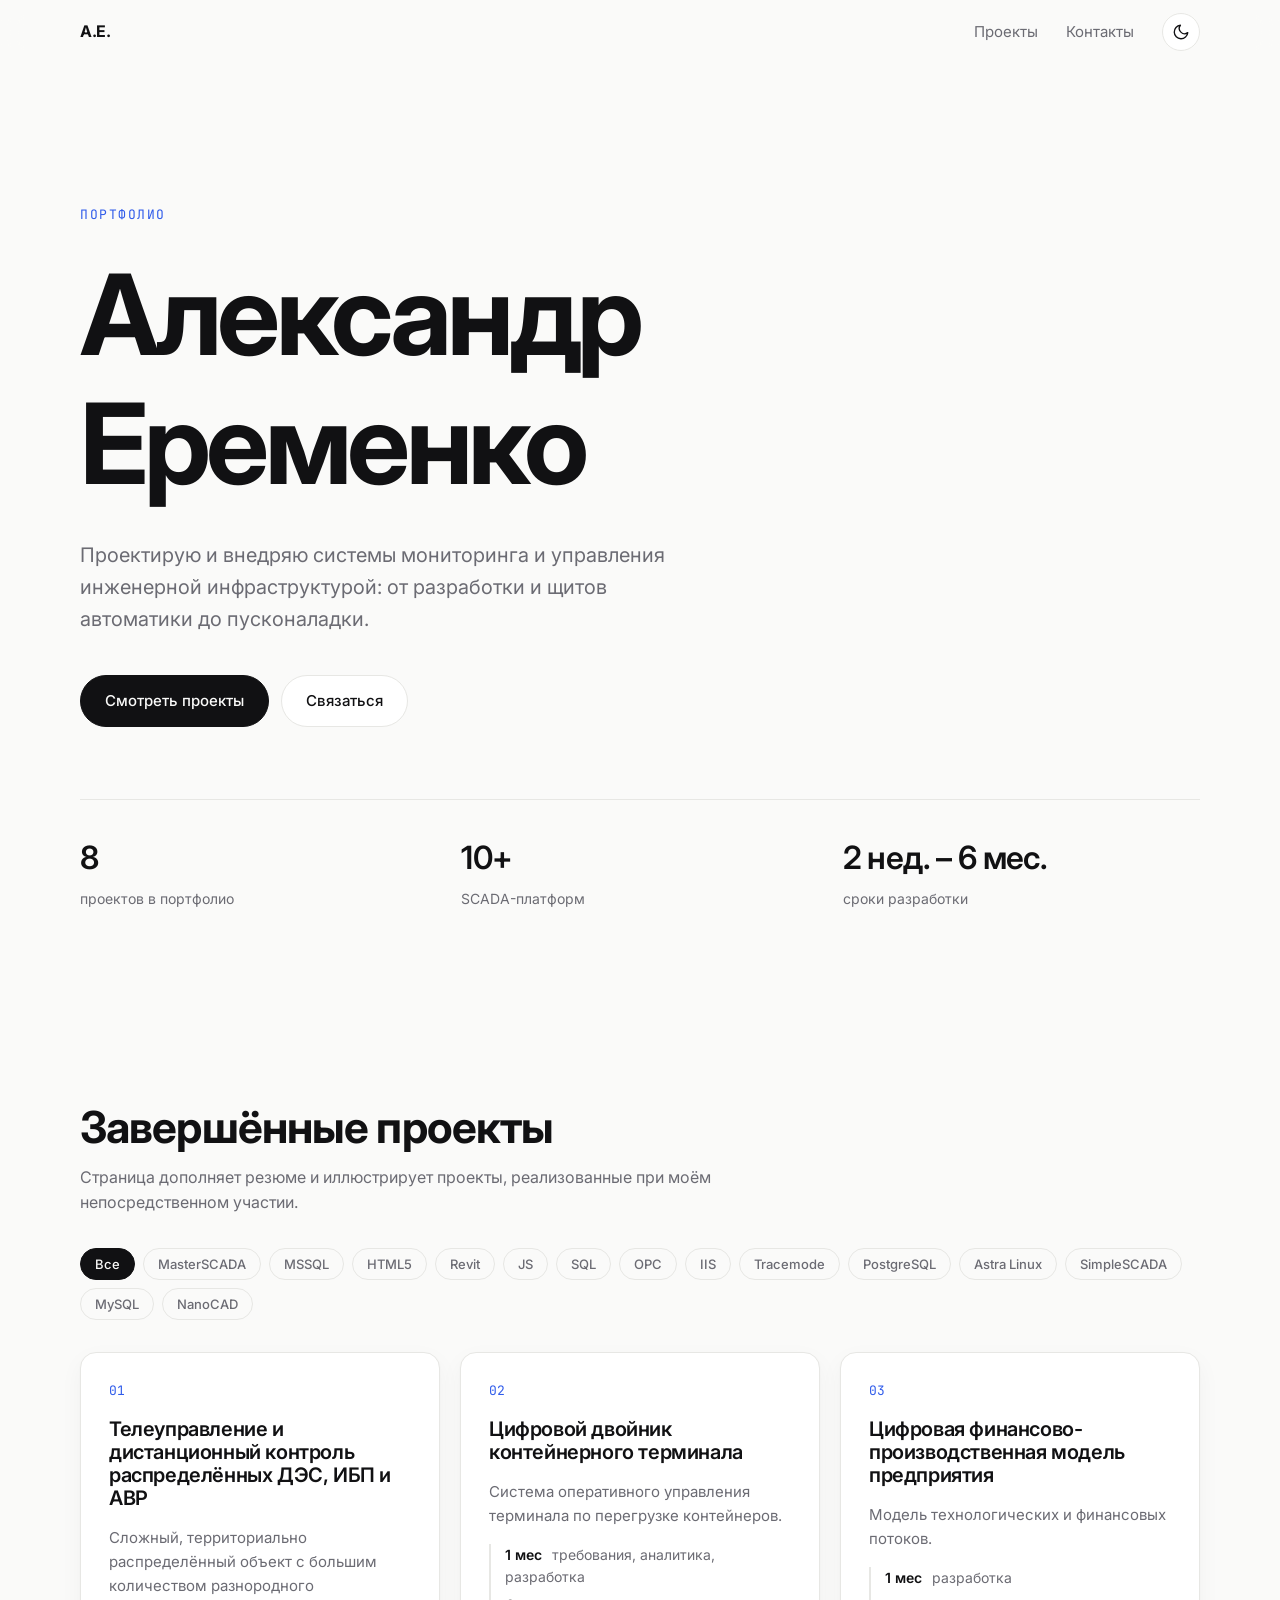
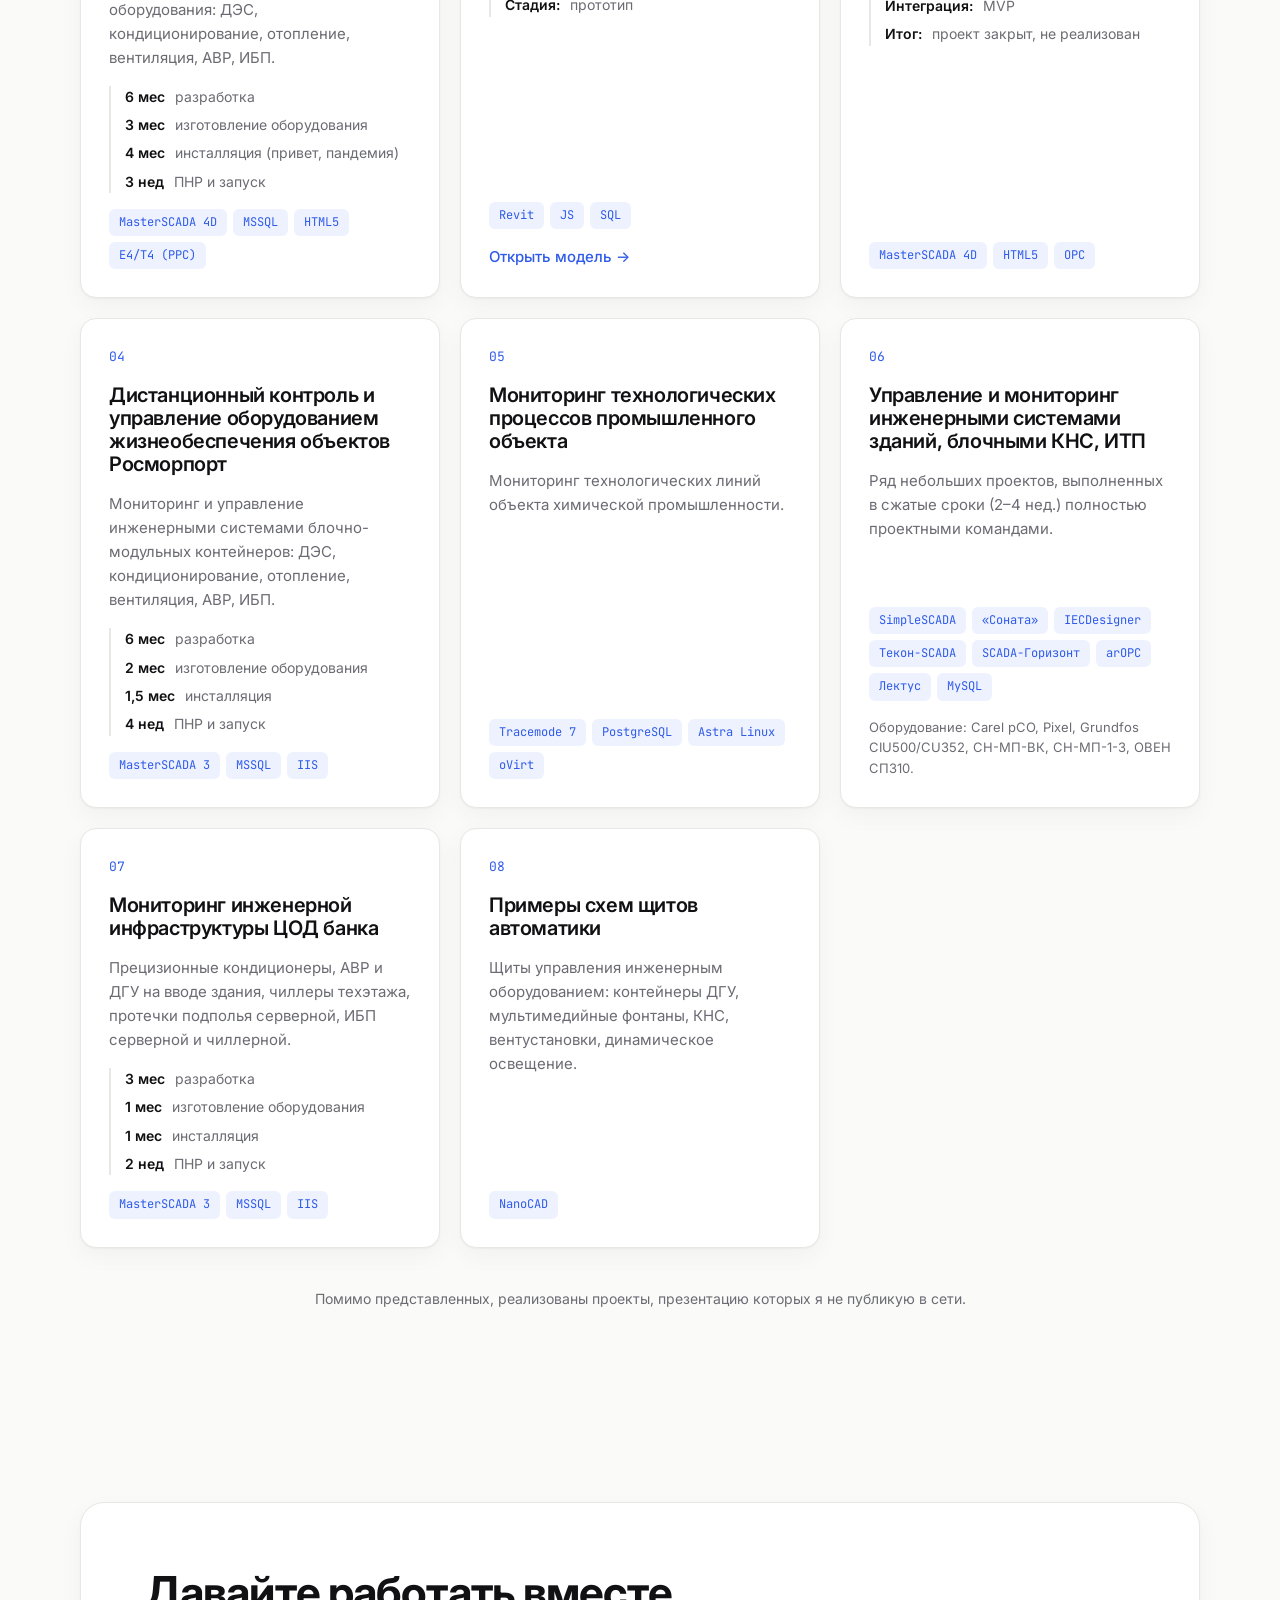
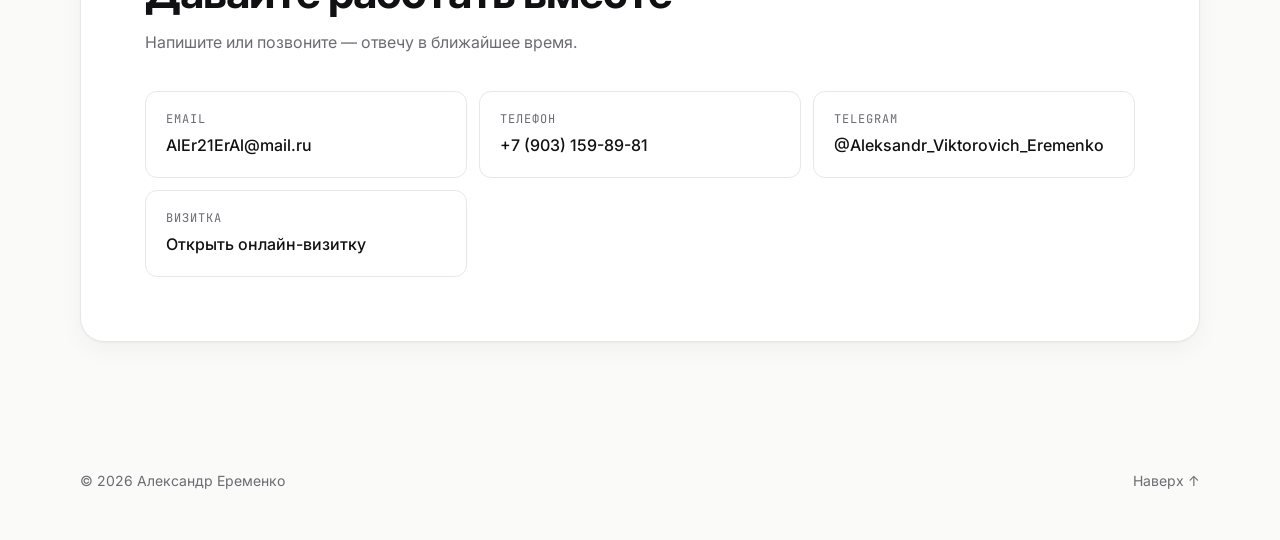
==== index.html @ 3a6eb5e7 "Add files via upload" ====
<!DOCTYPE html>
<html lang="ru">
<head>
  <meta charset="UTF-8">
  <meta name="viewport" content="width=device-width, initial-scale=1.0">
  <title>Александр Еременко — Портфолио</title>
  <meta name="description" content="Портфолио Александра Еременко: системы диспетчеризации, SCADA, мониторинг и управление инженерной инфраструктурой.">
  <meta name="theme-color" content="#0b0b0c">
  <link rel="preconnect" href="https://fonts.googleapis.com">
  <link rel="preconnect" href="https://fonts.gstatic.com" crossorigin>
  <link href="https://fonts.googleapis.com/css2?family=Inter:wght@400;500;600;700&family=JetBrains+Mono:wght@400;500&display=swap" rel="stylesheet">
  <link rel="stylesheet" href="style.css">
  <script>
    try {
      var t = localStorage.getItem('theme');
      if (t) document.documentElement.setAttribute('data-theme', t);
    } catch (e) {}
  </script>
</head>
<body>

  <header class="nav" id="nav">
    <div class="container nav__inner">
      <a href="#top" class="nav__logo">А.Е.</a>
      <nav class="nav__links">
        <a href="#projects">Проекты</a>
        <a href="#contacts">Контакты</a>
        <button class="theme-toggle" id="themeToggle" aria-label="Сменить тему">
          <svg class="icon-sun" viewBox="0 0 24 24" width="18" height="18" fill="none" stroke="currentColor" stroke-width="1.8" stroke-linecap="round"><circle cx="12" cy="12" r="4"/><path d="M12 2v2M12 20v2M4.9 4.9l1.4 1.4M17.7 17.7l1.4 1.4M2 12h2M20 12h2M4.9 19.1l1.4-1.4M17.7 6.3l1.4-1.4"/></svg>
          <svg class="icon-moon" viewBox="0 0 24 24" width="18" height="18" fill="none" stroke="currentColor" stroke-width="1.8" stroke-linecap="round" stroke-linejoin="round"><path d="M21 12.8A9 9 0 1 1 11.2 3a7 7 0 0 0 9.8 9.8z"/></svg>
        </button>
      </nav>
    </div>
  </header>

  <main id="top">

    <section class="hero container">
      <p class="eyebrow reveal">Портфолио</p>
      <h1 class="hero__title reveal">Александр<br>Еременко</h1>
      <p class="hero__lead reveal">Проектирую и внедряю системы мониторинга и управления инженерной инфраструктурой: от разработки и щитов автоматики до пусконаладки.</p>
      <div class="hero__actions reveal">
        <a class="btn btn--primary" href="#projects">Смотреть проекты</a>
        <a class="btn" href="#contacts">Связаться</a>
      </div>
      <dl class="hero__stats reveal">
        <div><dt>8</dt><dd>проектов в портфолио</dd></div>
        <div><dt>10+</dt><dd>SCADA-платформ</dd></div>
        <div><dt>2 нед. – 6 мес.</dt><dd>сроки разработки</dd></div>
      </dl>
    </section>

    <section class="section container" id="projects">
      <div class="section__head reveal">
        <h2>Завершённые проекты</h2>
        <p>Страница дополняет резюме и иллюстрирует проекты, реализованные при моём непосредственном участии.</p>
      </div>

      <div class="filters reveal" id="filters" role="group" aria-label="Фильтр по технологиям"></div>

      <div class="grid" id="grid">

        <article class="card reveal" data-tags="MasterSCADA,MSSQL,HTML5">
          <span class="card__num">01</span>
          <h3>Телеуправление и дистанционный контроль распределённых ДЭС, ИБП и АВР</h3>
          <p>Сложный, территориально распределённый объект с большим количеством разнородного оборудования: ДЭС, кондиционирование, отопление, вентиляция, АВР, ИБП.</p>
          <ul class="timeline">
            <li><b>6 мес</b> разработка</li>
            <li><b>3 мес</b> изготовление оборудования</li>
            <li><b>4 мес</b> инсталляция (привет, пандемия)</li>
            <li><b>3 нед</b> ПНР и запуск</li>
          </ul>
          <ul class="chips"><li>MasterSCADA 4D</li><li>MSSQL</li><li>HTML5</li><li>Е4/Т4 (РРС)</li></ul>
        </article>

        <article class="card reveal" data-tags="Revit,JS,SQL">
          <span class="card__num">02</span>
          <h3>Цифровой двойник контейнерного терминала</h3>
          <p>Система оперативного управления терминала по перегрузке контейнеров.</p>
          <ul class="timeline">
            <li><b>1 мес</b> требования, аналитика, разработка</li>
            <li><b>Стадия:</b> прототип</li>
          </ul>
          <ul class="chips"><li>Revit</li><li>JS</li><li>SQL</li></ul>
          <a class="card__link" href="https://devzaer.github.io/ifcdoccer/" target="_blank" rel="noopener">Открыть модель →</a>
        </article>

        <article class="card reveal" data-tags="MasterSCADA,HTML5,OPC">
          <span class="card__num">03</span>
          <h3>Цифровая финансово-производственная модель предприятия</h3>
          <p>Модель технологических и финансовых потоков.</p>
          <ul class="timeline">
            <li><b>1 мес</b> разработка</li>
            <li><b>Интеграция:</b> MVP</li>
            <li><b>Итог:</b> проект закрыт, не реализован</li>
          </ul>
          <ul class="chips"><li>MasterSCADA 4D</li><li>HTML5</li><li>OPC</li></ul>
        </article>

        <article class="card reveal" data-tags="MasterSCADA,MSSQL,IIS">
          <span class="card__num">04</span>
          <h3>Дистанционный контроль и управление оборудованием жизнеобеспечения объектов Росморпорт</h3>
          <p>Мониторинг и управление инженерными системами блочно-модульных контейнеров: ДЭС, кондиционирование, отопление, вентиляция, АВР, ИБП.</p>
          <ul class="timeline">
            <li><b>6 мес</b> разработка</li>
            <li><b>2 мес</b> изготовление оборудования</li>
            <li><b>1,5 мес</b> инсталляция</li>
            <li><b>4 нед</b> ПНР и запуск</li>
          </ul>
          <ul class="chips"><li>MasterSCADA 3</li><li>MSSQL</li><li>IIS</li></ul>
        </article>

        <article class="card reveal" data-tags="Tracemode,PostgreSQL,Astra Linux">
          <span class="card__num">05</span>
          <h3>Мониторинг технологических процессов промышленного объекта</h3>
          <p>Мониторинг технологических линий объекта химической промышленности.</p>
          <ul class="chips"><li>Tracemode 7</li><li>PostgreSQL</li><li>Astra Linux</li><li>oVirt</li></ul>
        </article>

        <article class="card reveal" data-tags="SimpleSCADA,MySQL">
          <span class="card__num">06</span>
          <h3>Управление и мониторинг инженерными системами зданий, блочными КНС, ИТП</h3>
          <p>Ряд небольших проектов, выполненных в сжатые сроки (2–4 нед.) полностью проектными командами.</p>
          <ul class="chips">
            <li>SimpleSCADA</li><li>«Соната»</li><li>IECDesigner</li><li>Текон-SCADA</li><li>SCADA-Горизонт</li><li>arOPC</li><li>Лектус</li><li>MySQL</li>
          </ul>
          <p class="card__note">Оборудование: Carel pCO, Pixel, Grundfos CIU500/CU352, СН-МП-ВК, СН-МП-1-3, ОВЕН СП310.</p>
        </article>

        <article class="card reveal" data-tags="MasterSCADA,MSSQL,IIS">
          <span class="card__num">07</span>
          <h3>Мониторинг инженерной инфраструктуры ЦОД банка</h3>
          <p>Прецизионные кондиционеры, АВР и ДГУ на вводе здания, чиллеры техэтажа, протечки подполья серверной, ИБП серверной и чиллерной.</p>
          <ul class="timeline">
            <li><b>3 мес</b> разработка</li>
            <li><b>1 мес</b> изготовление оборудования</li>
            <li><b>1 мес</b> инсталляция</li>
            <li><b>2 нед</b> ПНР и запуск</li>
          </ul>
          <ul class="chips"><li>MasterSCADA 3</li><li>MSSQL</li><li>IIS</li></ul>
        </article>

        <article class="card reveal" data-tags="NanoCAD">
          <span class="card__num">08</span>
          <h3>Примеры схем щитов автоматики</h3>
          <p>Щиты управления инженерным оборудованием: контейнеры ДГУ, мультимедийные фонтаны, КНС, вентустановки, динамическое освещение.</p>
          <ul class="chips"><li>NanoCAD</li></ul>
        </article>

      </div>

      <p class="disclaimer reveal">Помимо представленных, реализованы проекты, презентацию которых я не публикую в сети.</p>
    </section>

    <section class="section container" id="contacts">
      <div class="contact reveal">
        <h2>Давайте работать вместе</h2>
        <p>Напишите или позвоните — отвечу в ближайшее время.</p>
        <div class="contact__list">
          <a href="mailto:AlEr21ErAl@mail.ru"><span>Email</span>AlEr21ErAl@mail.ru</a>
          <a href="tel:+79031598981"><span>Телефон</span>+7 (903) 159-89-81</a>
          <a href="https://t.me/Aleksandr_Viktorovich_Eremenko" target="_blank" rel="noopener"><span>Telegram</span>@Aleksandr_Viktorovich_Eremenko</a>
          <a href="https://cards.digitalleague.ru/3587d45d-6ecb-46ae-98fa-cefc6e9c0c27" target="_blank" rel="noopener"><span>Визитка</span>Открыть онлайн-визитку</a>
        </div>
      </div>
    </section>

  </main>

  <footer class="footer container">
    <span>© <span id="year"></span> Александр Еременко</span>
    <a href="#top">Наверх ↑</a>
  </footer>

  <script src="script.js"></script>
</body>
</html>
---- style.css ----
:root {
  --bg: #fafaf9;
  --surface: #ffffff;
  --text: #111113;
  --muted: #6b6b73;
  --border: #e7e7e4;
  --accent: #2f5bea;
  --accent-soft: rgba(47, 91, 234, .08);
  --shadow: 0 1px 2px rgba(0,0,0,.04), 0 8px 24px rgba(0,0,0,.04);
  --radius: 16px;
  --font: 'Inter', system-ui, -apple-system, 'Segoe UI', Roboto, sans-serif;
  --mono: 'JetBrains Mono', ui-monospace, SFMono-Regular, Menlo, monospace;
}

:root[data-theme="dark"] {
  --bg: #0b0b0c;
  --surface: #131315;
  --text: #f2f2f3;
  --muted: #8d8d96;
  --border: #232327;
  --accent: #7c9bff;
  --accent-soft: rgba(124, 155, 255, .1);
  --shadow: none;
}

@media (prefers-color-scheme: dark) {
  :root:not([data-theme="light"]) {
    --bg: #0b0b0c;
    --surface: #131315;
    --text: #f2f2f3;
    --muted: #8d8d96;
    --border: #232327;
    --accent: #7c9bff;
    --accent-soft: rgba(124, 155, 255, .1);
    --shadow: none;
  }
}

*, *::before, *::after { box-sizing: border-box; }
html { scroll-behavior: smooth; scroll-padding-top: 80px; }
body {
  margin: 0;
  font-family: var(--font);
  background: var(--bg);
  color: var(--text);
  line-height: 1.6;
  -webkit-font-smoothing: antialiased;
  transition: background .3s, color .3s;
}
a { color: inherit; text-decoration: none; }
h1, h2, h3 { margin: 0; line-height: 1.15; letter-spacing: -0.02em; }
p { margin: 0; }
ul { list-style: none; margin: 0; padding: 0; }

.container { width: min(1120px, 100% - 48px); margin-inline: auto; }

/* Nav */
.nav {
  position: sticky; top: 0; z-index: 50;
  backdrop-filter: saturate(180%) blur(14px);
  -webkit-backdrop-filter: saturate(180%) blur(14px);
  background: color-mix(in srgb, var(--bg) 80%, transparent);
  border-bottom: 1px solid transparent;
  transition: border-color .3s;
}
.nav.scrolled { border-bottom-color: var(--border); }
.nav__inner { display: flex; align-items: center; justify-content: space-between; height: 64px; }
.nav__logo { font-weight: 700; letter-spacing: -0.02em; }
.nav__links { display: flex; align-items: center; gap: 28px; font-size: 15px; color: var(--muted); }
.nav__links a:hover { color: var(--text); }
.theme-toggle {
  display: grid; place-items: center; width: 38px; height: 38px;
  border: 1px solid var(--border); border-radius: 50%;
  background: var(--surface); color: var(--text); cursor: pointer;
  transition: border-color .2s, transform .2s;
}
.theme-toggle:hover { border-color: var(--accent); transform: rotate(15deg); }
.icon-sun { display: none; }
:root[data-theme="dark"] .icon-sun { display: block; }
:root[data-theme="dark"] .icon-moon { display: none; }
@media (prefers-color-scheme: dark) {
  :root:not([data-theme="light"]) .icon-sun { display: block; }
  :root:not([data-theme="light"]) .icon-moon { display: none; }
}

/* Hero */
.hero { padding: clamp(64px, 12vw, 140px) 0 clamp(48px, 8vw, 96px); }
.eyebrow {
  font-family: var(--mono); font-size: 13px; text-transform: uppercase;
  letter-spacing: .12em; color: var(--accent); margin-bottom: 24px;
}
.hero__title { font-size: clamp(48px, 9vw, 112px); font-weight: 700; letter-spacing: -0.04em; }
.hero__lead { max-width: 620px; margin-top: 32px; font-size: clamp(17px, 2vw, 20px); color: var(--muted); }
.hero__actions { display: flex; flex-wrap: wrap; gap: 12px; margin-top: 40px; }
.btn {
  display: inline-flex; align-items: center; padding: 13px 24px;
  border: 1px solid var(--border); border-radius: 999px;
  font-weight: 500; font-size: 15px; background: var(--surface);
  transition: transform .2s, border-color .2s, background .2s;
}
.btn:hover { border-color: var(--accent); transform: translateY(-1px); }
.btn--primary { background: var(--text); color: var(--bg); border-color: var(--text); }
.btn--primary:hover { background: var(--accent); border-color: var(--accent); color: #fff; }

.hero__stats {
  display: grid; grid-template-columns: repeat(auto-fit, minmax(160px, 1fr));
  gap: 24px; margin: 72px 0 0; padding-top: 32px; border-top: 1px solid var(--border);
}
.hero__stats dt { font-size: clamp(24px, 3vw, 32px); font-weight: 600; letter-spacing: -0.02em; }
.hero__stats dd { margin: 4px 0 0; font-size: 14px; color: var(--muted); }

/* Sections */
.section { padding: clamp(48px, 8vw, 96px) 0; }
.section__head { max-width: 640px; margin-bottom: 32px; }
.section__head h2 { font-size: clamp(30px, 4vw, 44px); margin-bottom: 12px; }
.section__head p { color: var(--muted); }

/* Filters */
.filters { display: flex; flex-wrap: wrap; gap: 8px; margin-bottom: 32px; }
.filter {
  padding: 7px 14px; border: 1px solid var(--border); border-radius: 999px;
  background: transparent; color: var(--muted); font: 500 13px var(--font);
  cursor: pointer; transition: all .2s;
}
.filter:hover { color: var(--text); border-color: var(--muted); }
.filter.active { background: var(--text); color: var(--bg); border-color: var(--text); }

/* Cards */
.grid { display: grid; grid-template-columns: repeat(auto-fill, minmax(min(100%, 340px), 1fr)); gap: 20px; }
.card {
  position: relative; display: flex; flex-direction: column; gap: 16px;
  padding: 28px; background: var(--surface);
  border: 1px solid var(--border); border-radius: var(--radius);
  box-shadow: var(--shadow);
  transition: transform .3s, border-color .3s, opacity .3s;
}
.card:hover { transform: translateY(-4px); border-color: var(--accent); }
.card.hidden { display: none; }
.card__num { font-family: var(--mono); font-size: 13px; color: var(--accent); }
.card h3 { font-size: 20px; font-weight: 600; }
.card p { font-size: 15px; color: var(--muted); }
.card__note { font-size: 13px !important; }
.card__link { margin-top: auto; font-weight: 500; font-size: 15px; color: var(--accent); }
.card__link:hover { text-decoration: underline; }

.timeline { display: grid; gap: 6px; padding-left: 14px; border-left: 2px solid var(--border); font-size: 14px; color: var(--muted); }
.timeline b { color: var(--text); font-weight: 600; margin-right: 6px; }

.chips { display: flex; flex-wrap: wrap; gap: 6px; margin-top: auto; }
.chips li {
  padding: 4px 10px; border-radius: 6px; background: var(--accent-soft);
  color: var(--accent); font-family: var(--mono); font-size: 12px;
}
.card__link + .chips, .chips + .card__link { margin-top: 0; }

.disclaimer { margin-top: 40px; text-align: center; color: var(--muted); font-size: 14px; }

/* Contact */
.contact {
  padding: clamp(32px, 6vw, 64px); background: var(--surface);
  border: 1px solid var(--border); border-radius: 24px; box-shadow: var(--shadow);
}
.contact h2 { font-size: clamp(30px, 4vw, 44px); margin-bottom: 12px; }
.contact > p { color: var(--muted); margin-bottom: 36px; }
.contact__list { display: grid; grid-template-columns: repeat(auto-fit, minmax(240px, 1fr)); gap: 12px; }
.contact__list a {
  display: flex; flex-direction: column; gap: 4px; padding: 18px 20px;
  border: 1px solid var(--border); border-radius: 12px; font-weight: 500;
  word-break: break-word; transition: border-color .2s, background .2s;
}
.contact__list a:hover { border-color: var(--accent); background: var(--accent-soft); }
.contact__list span { font-family: var(--mono); font-size: 12px; text-transform: uppercase; letter-spacing: .08em; color: var(--muted); font-weight: 400; }

/* Footer */
.footer { display: flex; justify-content: space-between; padding: 32px 0 48px; font-size: 14px; color: var(--muted); }
.footer a:hover { color: var(--text); }

/* Reveal */
.reveal { opacity: 0; transform: translateY(16px); transition: opacity .6s ease, transform .6s ease; }
.reveal.visible { opacity: 1; transform: none; }

@media (max-width: 560px) {
  .container { width: min(1120px, 100% - 32px); }
  .nav__links { gap: 18px; }
  .card { padding: 22px; }
}

@media (prefers-reduced-motion: reduce) {
  html { scroll-behavior: auto; }
  .reveal { opacity: 1; transform: none; transition: none; }
  * { transition-duration: .01ms !important; }
}
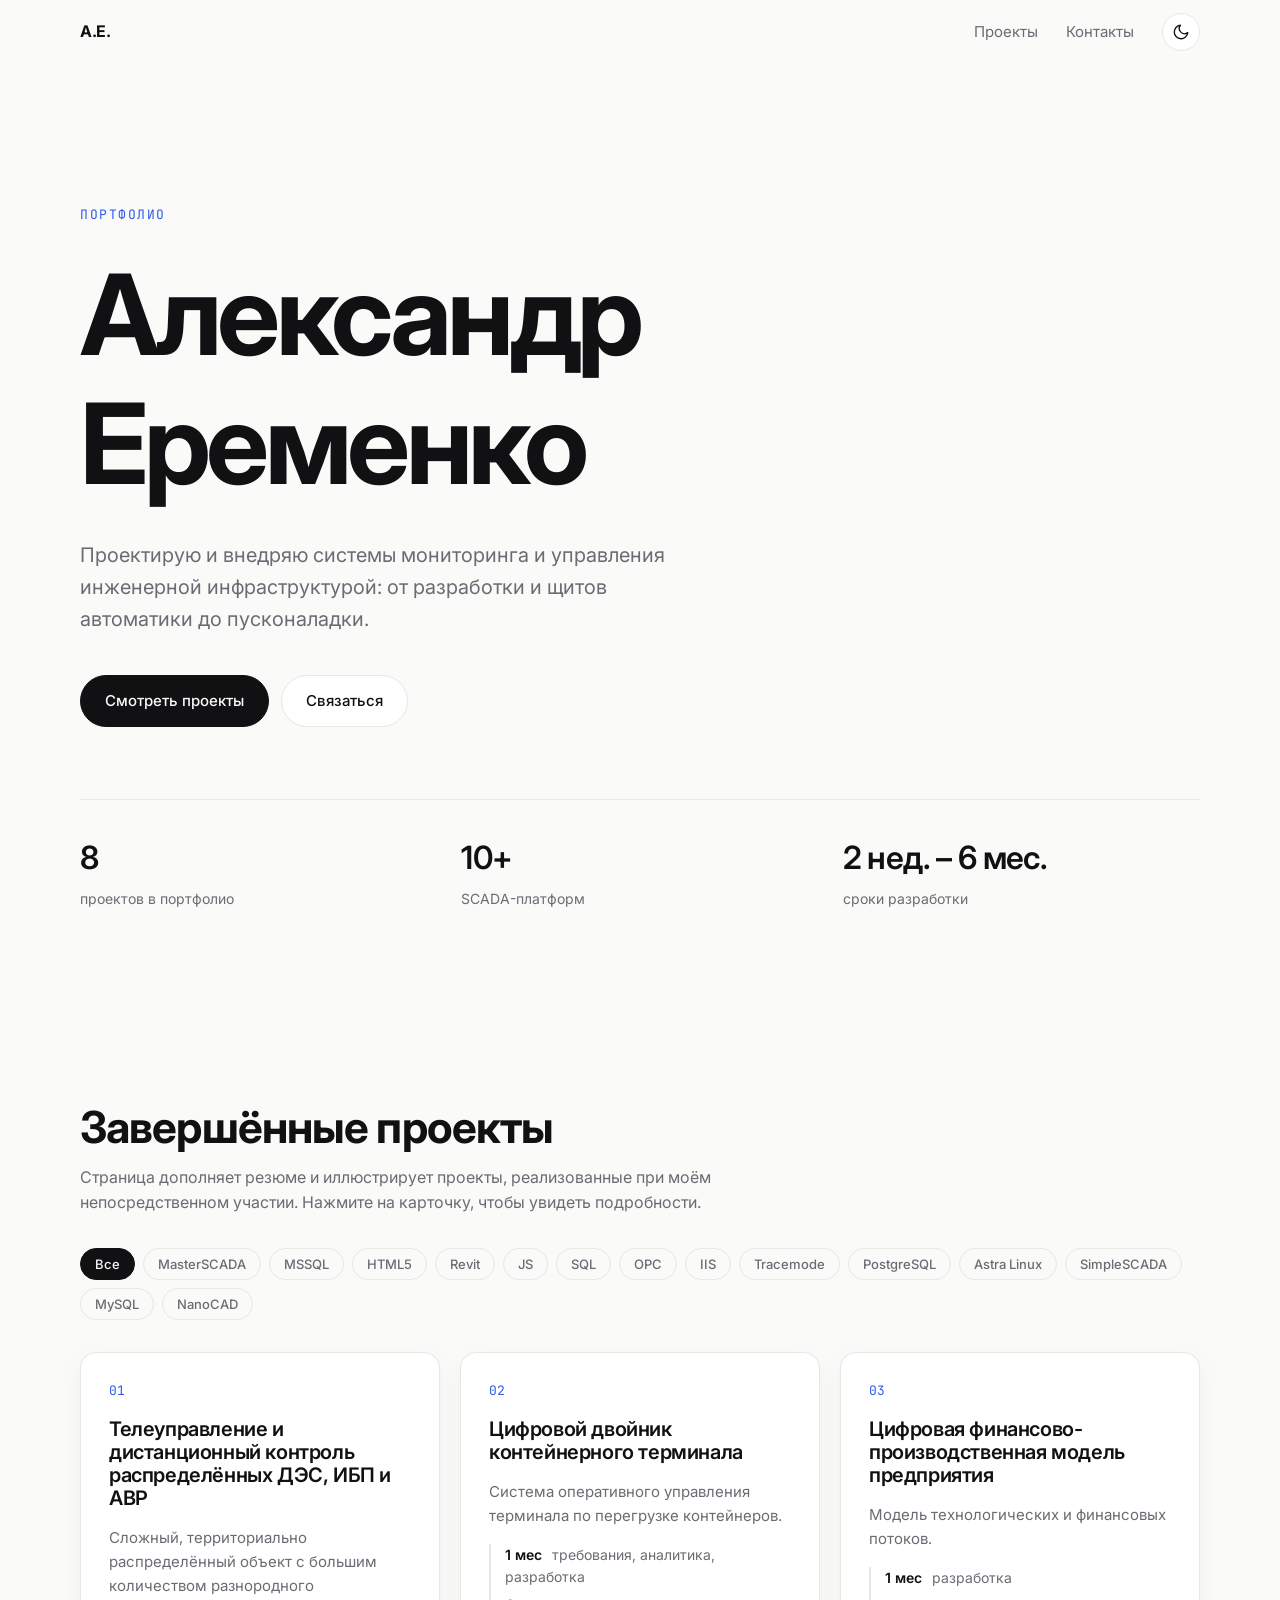
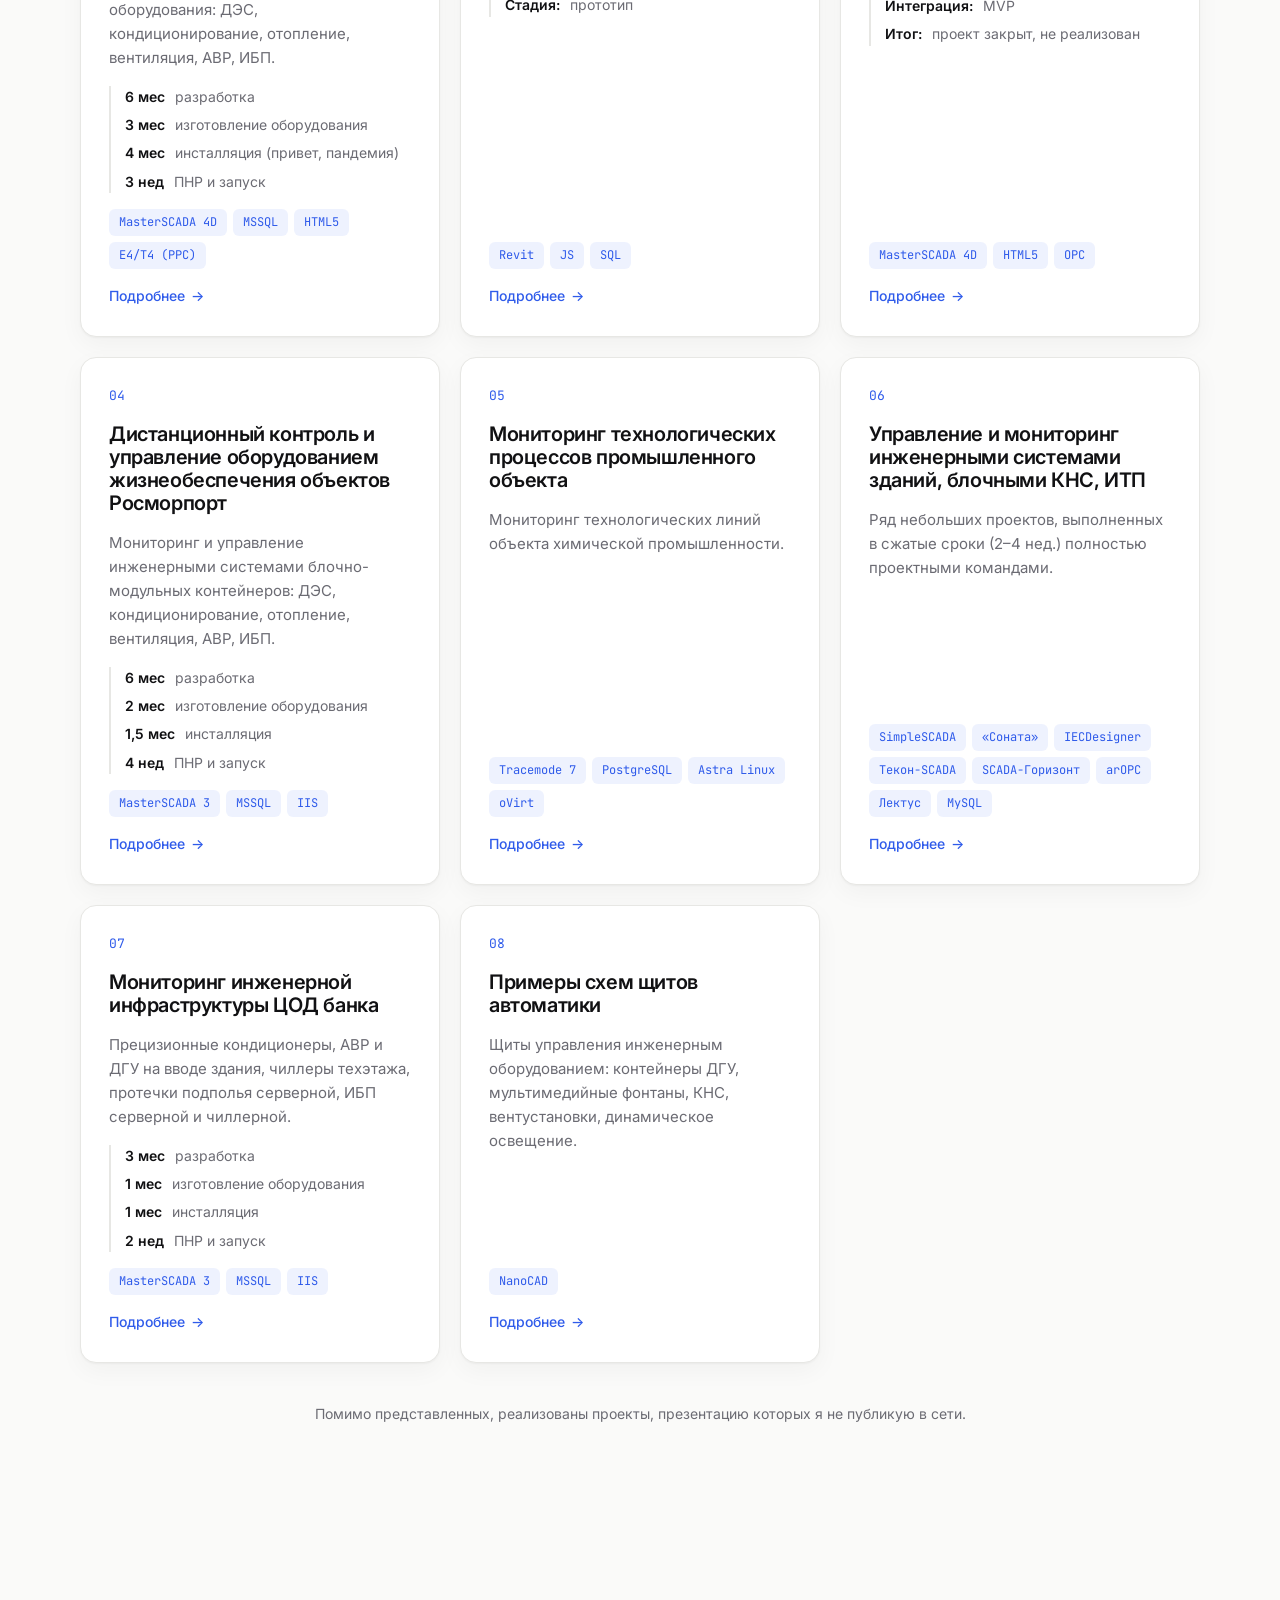
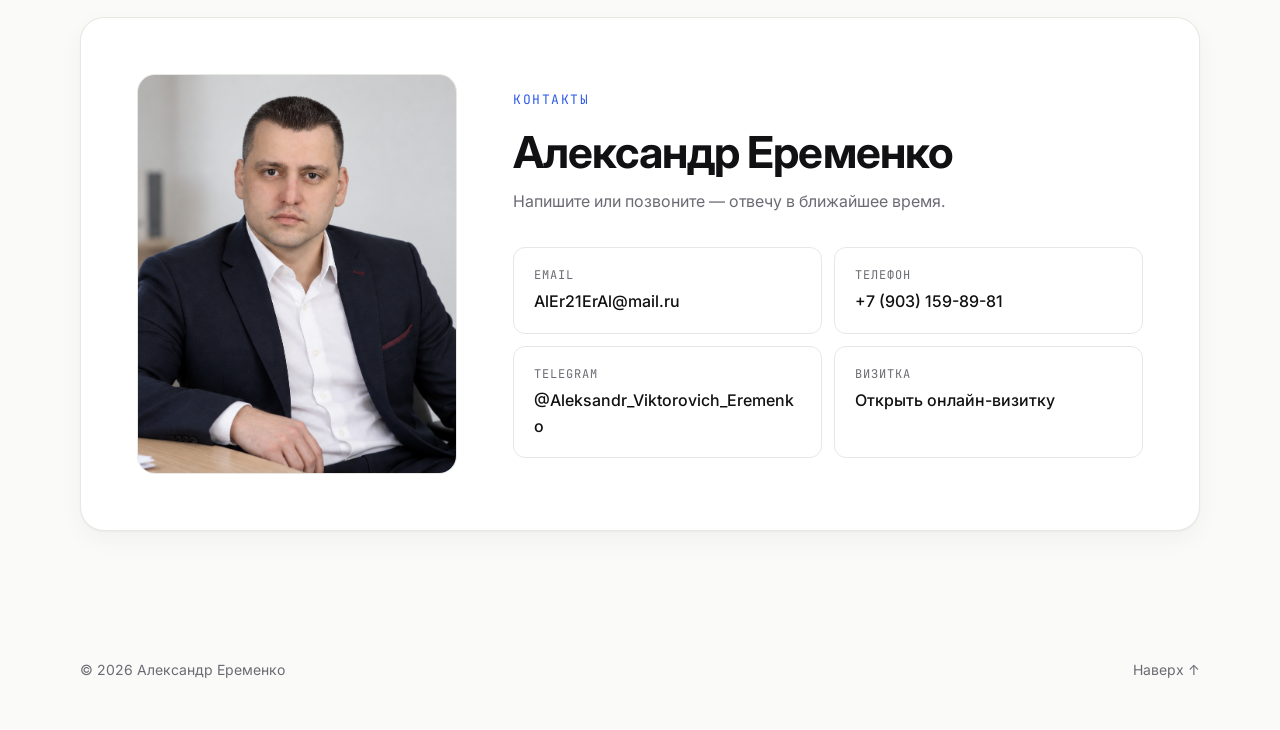
==== commit c6195fad: "Add files via upload" ====
--- a/index.html
+++ b/index.html
@@ -53,14 +53,14 @@
     <section class="section container" id="projects">
       <div class="section__head reveal">
         <h2>Завершённые проекты</h2>
-        <p>Страница дополняет резюме и иллюстрирует проекты, реализованные при моём непосредственном участии.</p>
+        <p>Страница дополняет резюме и иллюстрирует проекты, реализованные при моём непосредственном участии. Нажмите на карточку, чтобы увидеть подробности.</p>
       </div>
 
       <div class="filters reveal" id="filters" role="group" aria-label="Фильтр по технологиям"></div>
 
       <div class="grid" id="grid">
 
-        <article class="card reveal" data-tags="MasterSCADA,MSSQL,HTML5">
+        <article class="card reveal" data-id="1" data-tags="MasterSCADA,MSSQL,HTML5" role="button" tabindex="0" aria-haspopup="dialog">
           <span class="card__num">01</span>
           <h3>Телеуправление и дистанционный контроль распределённых ДЭС, ИБП и АВР</h3>
           <p>Сложный, территориально распределённый объект с большим количеством разнородного оборудования: ДЭС, кондиционирование, отопление, вентиляция, АВР, ИБП.</p>
@@ -71,9 +71,10 @@
             <li><b>3 нед</b> ПНР и запуск</li>
           </ul>
           <ul class="chips"><li>MasterSCADA 4D</li><li>MSSQL</li><li>HTML5</li><li>Е4/Т4 (РРС)</li></ul>
-        </article>
-
-        <article class="card reveal" data-tags="Revit,JS,SQL">
+          <span class="card__more">Подробнее <i aria-hidden="true">→</i></span>
+        </article>
+
+        <article class="card reveal" data-id="2" data-tags="Revit,JS,SQL" role="button" tabindex="0" aria-haspopup="dialog">
           <span class="card__num">02</span>
           <h3>Цифровой двойник контейнерного терминала</h3>
           <p>Система оперативного управления терминала по перегрузке контейнеров.</p>
@@ -82,10 +83,10 @@
             <li><b>Стадия:</b> прототип</li>
           </ul>
           <ul class="chips"><li>Revit</li><li>JS</li><li>SQL</li></ul>
-          <a class="card__link" href="https://devzaer.github.io/ifcdoccer/" target="_blank" rel="noopener">Открыть модель →</a>
-        </article>
-
-        <article class="card reveal" data-tags="MasterSCADA,HTML5,OPC">
+          <span class="card__more">Подробнее <i aria-hidden="true">→</i></span>
+        </article>
+
+        <article class="card reveal" data-id="3" data-tags="MasterSCADA,HTML5,OPC" role="button" tabindex="0" aria-haspopup="dialog">
           <span class="card__num">03</span>
           <h3>Цифровая финансово-производственная модель предприятия</h3>
           <p>Модель технологических и финансовых потоков.</p>
@@ -95,9 +96,10 @@
             <li><b>Итог:</b> проект закрыт, не реализован</li>
           </ul>
           <ul class="chips"><li>MasterSCADA 4D</li><li>HTML5</li><li>OPC</li></ul>
-        </article>
-
-        <article class="card reveal" data-tags="MasterSCADA,MSSQL,IIS">
+          <span class="card__more">Подробнее <i aria-hidden="true">→</i></span>
+        </article>
+
+        <article class="card reveal" data-id="4" data-tags="MasterSCADA,MSSQL,IIS" role="button" tabindex="0" aria-haspopup="dialog">
           <span class="card__num">04</span>
           <h3>Дистанционный контроль и управление оборудованием жизнеобеспечения объектов Росморпорт</h3>
           <p>Мониторинг и управление инженерными системами блочно-модульных контейнеров: ДЭС, кондиционирование, отопление, вентиляция, АВР, ИБП.</p>
@@ -108,26 +110,28 @@
             <li><b>4 нед</b> ПНР и запуск</li>
           </ul>
           <ul class="chips"><li>MasterSCADA 3</li><li>MSSQL</li><li>IIS</li></ul>
-        </article>
-
-        <article class="card reveal" data-tags="Tracemode,PostgreSQL,Astra Linux">
+          <span class="card__more">Подробнее <i aria-hidden="true">→</i></span>
+        </article>
+
+        <article class="card reveal" data-id="5" data-tags="Tracemode,PostgreSQL,Astra Linux" role="button" tabindex="0" aria-haspopup="dialog">
           <span class="card__num">05</span>
           <h3>Мониторинг технологических процессов промышленного объекта</h3>
           <p>Мониторинг технологических линий объекта химической промышленности.</p>
           <ul class="chips"><li>Tracemode 7</li><li>PostgreSQL</li><li>Astra Linux</li><li>oVirt</li></ul>
-        </article>
-
-        <article class="card reveal" data-tags="SimpleSCADA,MySQL">
+          <span class="card__more">Подробнее <i aria-hidden="true">→</i></span>
+        </article>
+
+        <article class="card reveal" data-id="6" data-tags="SimpleSCADA,MySQL" role="button" tabindex="0" aria-haspopup="dialog">
           <span class="card__num">06</span>
           <h3>Управление и мониторинг инженерными системами зданий, блочными КНС, ИТП</h3>
           <p>Ряд небольших проектов, выполненных в сжатые сроки (2–4 нед.) полностью проектными командами.</p>
           <ul class="chips">
             <li>SimpleSCADA</li><li>«Соната»</li><li>IECDesigner</li><li>Текон-SCADA</li><li>SCADA-Горизонт</li><li>arOPC</li><li>Лектус</li><li>MySQL</li>
           </ul>
-          <p class="card__note">Оборудование: Carel pCO, Pixel, Grundfos CIU500/CU352, СН-МП-ВК, СН-МП-1-3, ОВЕН СП310.</p>
-        </article>
-
-        <article class="card reveal" data-tags="MasterSCADA,MSSQL,IIS">
+          <span class="card__more">Подробнее <i aria-hidden="true">→</i></span>
+        </article>
+
+        <article class="card reveal" data-id="7" data-tags="MasterSCADA,MSSQL,IIS" role="button" tabindex="0" aria-haspopup="dialog">
           <span class="card__num">07</span>
           <h3>Мониторинг инженерной инфраструктуры ЦОД банка</h3>
           <p>Прецизионные кондиционеры, АВР и ДГУ на вводе здания, чиллеры техэтажа, протечки подполья серверной, ИБП серверной и чиллерной.</p>
@@ -138,13 +142,15 @@
             <li><b>2 нед</b> ПНР и запуск</li>
           </ul>
           <ul class="chips"><li>MasterSCADA 3</li><li>MSSQL</li><li>IIS</li></ul>
-        </article>
-
-        <article class="card reveal" data-tags="NanoCAD">
+          <span class="card__more">Подробнее <i aria-hidden="true">→</i></span>
+        </article>
+
+        <article class="card reveal" data-id="8" data-tags="NanoCAD" role="button" tabindex="0" aria-haspopup="dialog">
           <span class="card__num">08</span>
           <h3>Примеры схем щитов автоматики</h3>
           <p>Щиты управления инженерным оборудованием: контейнеры ДГУ, мультимедийные фонтаны, КНС, вентустановки, динамическое освещение.</p>
           <ul class="chips"><li>NanoCAD</li></ul>
+          <span class="card__more">Подробнее <i aria-hidden="true">→</i></span>
         </article>
 
       </div>
@@ -154,13 +160,22 @@
 
     <section class="section container" id="contacts">
       <div class="contact reveal">
-        <h2>Давайте работать вместе</h2>
-        <p>Напишите или позвоните — отвечу в ближайшее время.</p>
-        <div class="contact__list">
-          <a href="mailto:AlEr21ErAl@mail.ru"><span>Email</span>AlEr21ErAl@mail.ru</a>
-          <a href="tel:+79031598981"><span>Телефон</span>+7 (903) 159-89-81</a>
-          <a href="https://t.me/Aleksandr_Viktorovich_Eremenko" target="_blank" rel="noopener"><span>Telegram</span>@Aleksandr_Viktorovich_Eremenko</a>
-          <a href="https://cards.digitalleague.ru/3587d45d-6ecb-46ae-98fa-cefc6e9c0c27" target="_blank" rel="noopener"><span>Визитка</span>Открыть онлайн-визитку</a>
+        <div class="contact__photo">
+          <img id="portrait"
+               src="img/photo.png"
+               data-fallbacks="https://static.tildacdn.pub/tild3836-6537-4561-b730-656434373930/photo.png https://thb.tildacdn.pub/tild3836-6537-4561-b730-656434373930/-/resize/504x/photo.png"
+               alt="Александр Еременко" width="400" height="500" loading="lazy">
+        </div>
+        <div class="contact__body">
+          <p class="eyebrow">Контакты</p>
+          <h2>Александр Еременко</h2>
+          <p class="contact__lead">Напишите или позвоните — отвечу в ближайшее время.</p>
+          <div class="contact__list">
+            <a href="mailto:AlEr21ErAl@mail.ru"><span>Email</span>AlEr21ErAl@mail.ru</a>
+            <a href="tel:+79031598981"><span>Телефон</span>+7 (903) 159-89-81</a>
+            <a href="https://t.me/Aleksandr_Viktorovich_Eremenko" target="_blank" rel="noopener"><span>Telegram</span>@Aleksandr_Viktorovich_Eremenko</a>
+            <a href="https://cards.digitalleague.ru/3587d45d-6ecb-46ae-98fa-cefc6e9c0c27" target="_blank" rel="noopener"><span>Визитка</span>Открыть онлайн-визитку</a>
+          </div>
         </div>
       </div>
     </section>
@@ -172,6 +187,45 @@
     <a href="#top">Наверх ↑</a>
   </footer>
 
+  <!-- Окно проекта -->
+  <div class="modal" id="modal" aria-hidden="true">
+    <div class="modal__dialog" role="dialog" aria-modal="true" aria-labelledby="mTitle" tabindex="-1">
+      <button class="icon-btn modal__close" id="mClose" type="button" aria-label="Закрыть">
+        <svg viewBox="0 0 24 24" width="18" height="18" fill="none" stroke="currentColor" stroke-width="2" stroke-linecap="round"><path d="M6 6l12 12M18 6L6 18"/></svg>
+      </button>
+
+      <div class="gallery">
+        <div class="gallery__main">
+          <div class="gallery__stage" id="gStage"></div>
+          <button class="icon-btn gallery__btn gallery__btn--prev" id="gPrev" type="button" aria-label="Предыдущее фото">
+            <svg viewBox="0 0 24 24" width="20" height="20" fill="none" stroke="currentColor" stroke-width="2" stroke-linecap="round" stroke-linejoin="round"><path d="M15 5l-7 7 7 7"/></svg>
+          </button>
+          <button class="icon-btn gallery__btn gallery__btn--next" id="gNext" type="button" aria-label="Следующее фото">
+            <svg viewBox="0 0 24 24" width="20" height="20" fill="none" stroke="currentColor" stroke-width="2" stroke-linecap="round" stroke-linejoin="round"><path d="M9 5l7 7-7 7"/></svg>
+          </button>
+          <span class="gallery__count" id="gCount"></span>
+        </div>
+        <div class="gallery__thumbs" id="gThumbs"></div>
+      </div>
+
+      <div class="info">
+        <div class="info__scroll">
+          <span class="info__num" id="mNum"></span>
+          <h3 id="mTitle"></h3>
+          <p class="info__text" id="mText"></p>
+          <ul class="timeline" id="mTimeline"></ul>
+          <ul class="chips" id="mStack"></ul>
+          <p class="info__note" id="mNote"></p>
+          <a class="btn btn--primary" id="mLink" target="_blank" rel="noopener" hidden></a>
+        </div>
+        <div class="info__nav">
+          <button class="btn" id="mPrev" type="button">← Предыдущий</button>
+          <button class="btn" id="mNext" type="button">Следующий →</button>
+        </div>
+      </div>
+    </div>
+  </div>
+
   <script src="script.js"></script>
 </body>
 </html>
--- a/style.css
+++ b/style.css
@@ -47,10 +47,13 @@
   -webkit-font-smoothing: antialiased;
   transition: background .3s, color .3s;
 }
+body.modal-open { overflow: hidden; }
 a { color: inherit; text-decoration: none; }
 h1, h2, h3 { margin: 0; line-height: 1.15; letter-spacing: -0.02em; }
 p { margin: 0; }
 ul { list-style: none; margin: 0; padding: 0; }
+button { font-family: inherit; }
+[hidden] { display: none !important; }
 
 .container { width: min(1120px, 100% - 48px); margin-inline: auto; }
 
@@ -68,13 +71,15 @@
 .nav__logo { font-weight: 700; letter-spacing: -0.02em; }
 .nav__links { display: flex; align-items: center; gap: 28px; font-size: 15px; color: var(--muted); }
 .nav__links a:hover { color: var(--text); }
-.theme-toggle {
+
+.icon-btn, .theme-toggle {
   display: grid; place-items: center; width: 38px; height: 38px;
   border: 1px solid var(--border); border-radius: 50%;
   background: var(--surface); color: var(--text); cursor: pointer;
-  transition: border-color .2s, transform .2s;
-}
-.theme-toggle:hover { border-color: var(--accent); transform: rotate(15deg); }
+  transition: border-color .2s, transform .2s, background .2s;
+}
+.icon-btn:hover, .theme-toggle:hover { border-color: var(--accent); }
+.theme-toggle:hover { transform: rotate(15deg); }
 .icon-sun { display: none; }
 :root[data-theme="dark"] .icon-sun { display: block; }
 :root[data-theme="dark"] .icon-moon { display: none; }
@@ -93,9 +98,10 @@
 .hero__lead { max-width: 620px; margin-top: 32px; font-size: clamp(17px, 2vw, 20px); color: var(--muted); }
 .hero__actions { display: flex; flex-wrap: wrap; gap: 12px; margin-top: 40px; }
 .btn {
-  display: inline-flex; align-items: center; padding: 13px 24px;
+  display: inline-flex; align-items: center; justify-content: center; padding: 13px 24px;
   border: 1px solid var(--border); border-radius: 999px;
-  font-weight: 500; font-size: 15px; background: var(--surface);
+  font-weight: 500; font-size: 15px; background: var(--surface); color: var(--text);
+  cursor: pointer;
   transition: transform .2s, border-color .2s, background .2s;
 }
 .btn:hover { border-color: var(--accent); transform: translateY(-1px); }
@@ -129,19 +135,29 @@
 .grid { display: grid; grid-template-columns: repeat(auto-fill, minmax(min(100%, 340px), 1fr)); gap: 20px; }
 .card {
   position: relative; display: flex; flex-direction: column; gap: 16px;
-  padding: 28px; background: var(--surface);
+  padding: 28px; background: var(--surface); overflow: hidden; cursor: pointer;
   border: 1px solid var(--border); border-radius: var(--radius);
   box-shadow: var(--shadow);
   transition: transform .3s, border-color .3s, opacity .3s;
 }
 .card:hover { transform: translateY(-4px); border-color: var(--accent); }
+.card:focus-visible { outline: 2px solid var(--accent); outline-offset: 3px; }
 .card.hidden { display: none; }
+.card__cover {
+  display: block; width: calc(100% + 56px); max-width: none; margin: -28px -28px 4px;
+  aspect-ratio: 16 / 10; object-fit: cover; border-bottom: 1px solid var(--border);
+  transition: transform .5s;
+}
+.card:hover .card__cover { transform: scale(1.03); }
 .card__num { font-family: var(--mono); font-size: 13px; color: var(--accent); }
 .card h3 { font-size: 20px; font-weight: 600; }
 .card p { font-size: 15px; color: var(--muted); }
-.card__note { font-size: 13px !important; }
-.card__link { margin-top: auto; font-weight: 500; font-size: 15px; color: var(--accent); }
-.card__link:hover { text-decoration: underline; }
+.card__more {
+  display: inline-flex; align-items: center; gap: 6px; font-size: 14px; font-weight: 500;
+  color: var(--accent);
+}
+.card__more i { font-style: normal; transition: transform .2s; }
+.card:hover .card__more i { transform: translateX(4px); }
 
 .timeline { display: grid; gap: 6px; padding-left: 14px; border-left: 2px solid var(--border); font-size: 14px; color: var(--muted); }
 .timeline b { color: var(--text); font-weight: 600; margin-right: 6px; }
@@ -151,18 +167,25 @@
   padding: 4px 10px; border-radius: 6px; background: var(--accent-soft);
   color: var(--accent); font-family: var(--mono); font-size: 12px;
 }
-.card__link + .chips, .chips + .card__link { margin-top: 0; }
 
 .disclaimer { margin-top: 40px; text-align: center; color: var(--muted); font-size: 14px; }
 
 /* Contact */
 .contact {
-  padding: clamp(32px, 6vw, 64px); background: var(--surface);
+  display: grid; grid-template-columns: minmax(220px, 320px) 1fr; gap: clamp(28px, 5vw, 56px);
+  align-items: center;
+  padding: clamp(24px, 5vw, 56px); background: var(--surface);
   border: 1px solid var(--border); border-radius: 24px; box-shadow: var(--shadow);
 }
+.contact__photo {
+  aspect-ratio: 4 / 5; border-radius: 18px; overflow: hidden;
+  background: var(--accent-soft); border: 1px solid var(--border);
+}
+.contact__photo img { width: 100%; height: 100%; object-fit: cover; object-position: center top; display: block; }
+.contact .eyebrow { margin-bottom: 16px; }
 .contact h2 { font-size: clamp(30px, 4vw, 44px); margin-bottom: 12px; }
-.contact > p { color: var(--muted); margin-bottom: 36px; }
-.contact__list { display: grid; grid-template-columns: repeat(auto-fit, minmax(240px, 1fr)); gap: 12px; }
+.contact__lead { color: var(--muted); margin-bottom: 32px; }
+.contact__list { display: grid; grid-template-columns: repeat(auto-fit, minmax(220px, 1fr)); gap: 12px; }
 .contact__list a {
   display: flex; flex-direction: column; gap: 4px; padding: 18px 20px;
   border: 1px solid var(--border); border-radius: 12px; font-weight: 500;
@@ -178,11 +201,85 @@
 /* Reveal */
 .reveal { opacity: 0; transform: translateY(16px); transition: opacity .6s ease, transform .6s ease; }
 .reveal.visible { opacity: 1; transform: none; }
+.card.reveal.done { transition: transform .3s, border-color .3s, opacity .3s; }
+
+/* Modal */
+.modal {
+  position: fixed; inset: 0; z-index: 100; display: grid; place-items: center; padding: 16px;
+  background: rgba(8, 8, 10, .62);
+  backdrop-filter: blur(8px); -webkit-backdrop-filter: blur(8px);
+  opacity: 0; visibility: hidden; transition: opacity .25s, visibility .25s;
+}
+.modal.open { opacity: 1; visibility: visible; }
+.modal__dialog {
+  position: relative; width: min(1280px, 100%); height: min(880px, 100%);
+  display: grid; grid-template-columns: minmax(0, 1.5fr) minmax(320px, 1fr);
+  background: var(--bg); border: 1px solid var(--border); border-radius: 24px; overflow: hidden;
+  box-shadow: 0 24px 80px rgba(0,0,0,.35);
+  transform: translateY(16px) scale(.98);
+  transition: transform .3s cubic-bezier(.2, .8, .2, 1);
+  outline: none;
+}
+.modal.open .modal__dialog { transform: none; }
+.modal__close { position: absolute; top: 14px; right: 14px; z-index: 5; }
+
+.gallery { display: flex; flex-direction: column; min-height: 0; min-width: 0; background: var(--surface); border-right: 1px solid var(--border); }
+.gallery__main { position: relative; flex: 1; min-height: 0; }
+.gallery__stage { position: absolute; inset: 0; display: grid; place-items: center; padding: 28px; touch-action: pan-y; }
+.gallery__img { max-width: 100%; max-height: 100%; object-fit: contain; border-radius: 10px; user-select: none; -webkit-user-drag: none; }
+.gallery__placeholder {
+  width: 100%; height: 100%; display: grid; place-items: center; align-content: center; gap: 8px;
+  border-radius: 14px; border: 1px dashed var(--border); background: var(--accent-soft);
+  color: var(--accent); font-family: var(--mono); font-size: clamp(56px, 10vw, 120px); line-height: 1;
+}
+.gallery__placeholder small { font-size: 13px; color: var(--muted); letter-spacing: .06em; text-transform: uppercase; }
+.gallery__btn { position: absolute; top: 50%; transform: translateY(-50%); z-index: 2; box-shadow: var(--shadow); }
+.gallery__btn--prev { left: 14px; }
+.gallery__btn--next { right: 14px; }
+.gallery__btn:hover { transform: translateY(-50%) scale(1.06); }
+.gallery__count {
+  position: absolute; left: 16px; bottom: 12px; padding: 3px 10px; border-radius: 999px;
+  background: color-mix(in srgb, var(--bg) 85%, transparent); border: 1px solid var(--border);
+  font-family: var(--mono); font-size: 12px; color: var(--muted);
+}
+.gallery__thumbs { display: flex; gap: 8px; padding: 12px 20px 18px; overflow-x: auto; }
+.thumb {
+  flex: 0 0 76px; height: 54px; padding: 0; border: 2px solid transparent; border-radius: 8px;
+  overflow: hidden; background: none; cursor: pointer; opacity: .6; transition: opacity .2s, border-color .2s;
+}
+.thumb:hover { opacity: 1; }
+.thumb.active { border-color: var(--accent); opacity: 1; }
+.thumb img { width: 100%; height: 100%; object-fit: cover; display: block; }
+
+.info { display: flex; flex-direction: column; min-height: 0; min-width: 0; }
+.info__scroll { flex: 1; overflow-y: auto; display: flex; flex-direction: column; align-items: flex-start; gap: 20px; padding: 56px 36px 28px; }
+.info__num { font-family: var(--mono); font-size: 13px; color: var(--accent); }
+.info h3 { font-size: clamp(22px, 2.4vw, 30px); font-weight: 600; }
+.info__text { font-size: 16px; color: var(--muted); }
+.info__note { font-size: 14px; color: var(--muted); }
+.info__note:empty { display: none; }
+.info .timeline { font-size: 15px; }
+.info .chips { margin-top: 0; }
+.info__nav { display: flex; justify-content: space-between; gap: 12px; padding: 16px 36px; border-top: 1px solid var(--border); background: var(--bg); }
+.info__nav .btn { padding: 10px 18px; font-size: 14px; }
+
+@media (max-width: 860px) {
+  .modal { padding: 8px; }
+  .modal__dialog { display: block; overflow-y: auto; border-radius: 18px; }
+  .gallery { height: min(46vh, 380px); border-right: 0; border-bottom: 1px solid var(--border); }
+  .gallery__stage { padding: 16px; }
+  .info { display: block; }
+  .info__scroll { overflow: visible; padding: 24px 20px; }
+  .info__nav { position: sticky; bottom: 0; padding: 12px 20px; }
+  .contact { grid-template-columns: 1fr; }
+  .contact__photo { max-width: 260px; }
+}
 
 @media (max-width: 560px) {
   .container { width: min(1120px, 100% - 32px); }
   .nav__links { gap: 18px; }
   .card { padding: 22px; }
+  .card__cover { width: calc(100% + 44px); margin: -22px -22px 4px; }
 }
 
 @media (prefers-reduced-motion: reduce) {
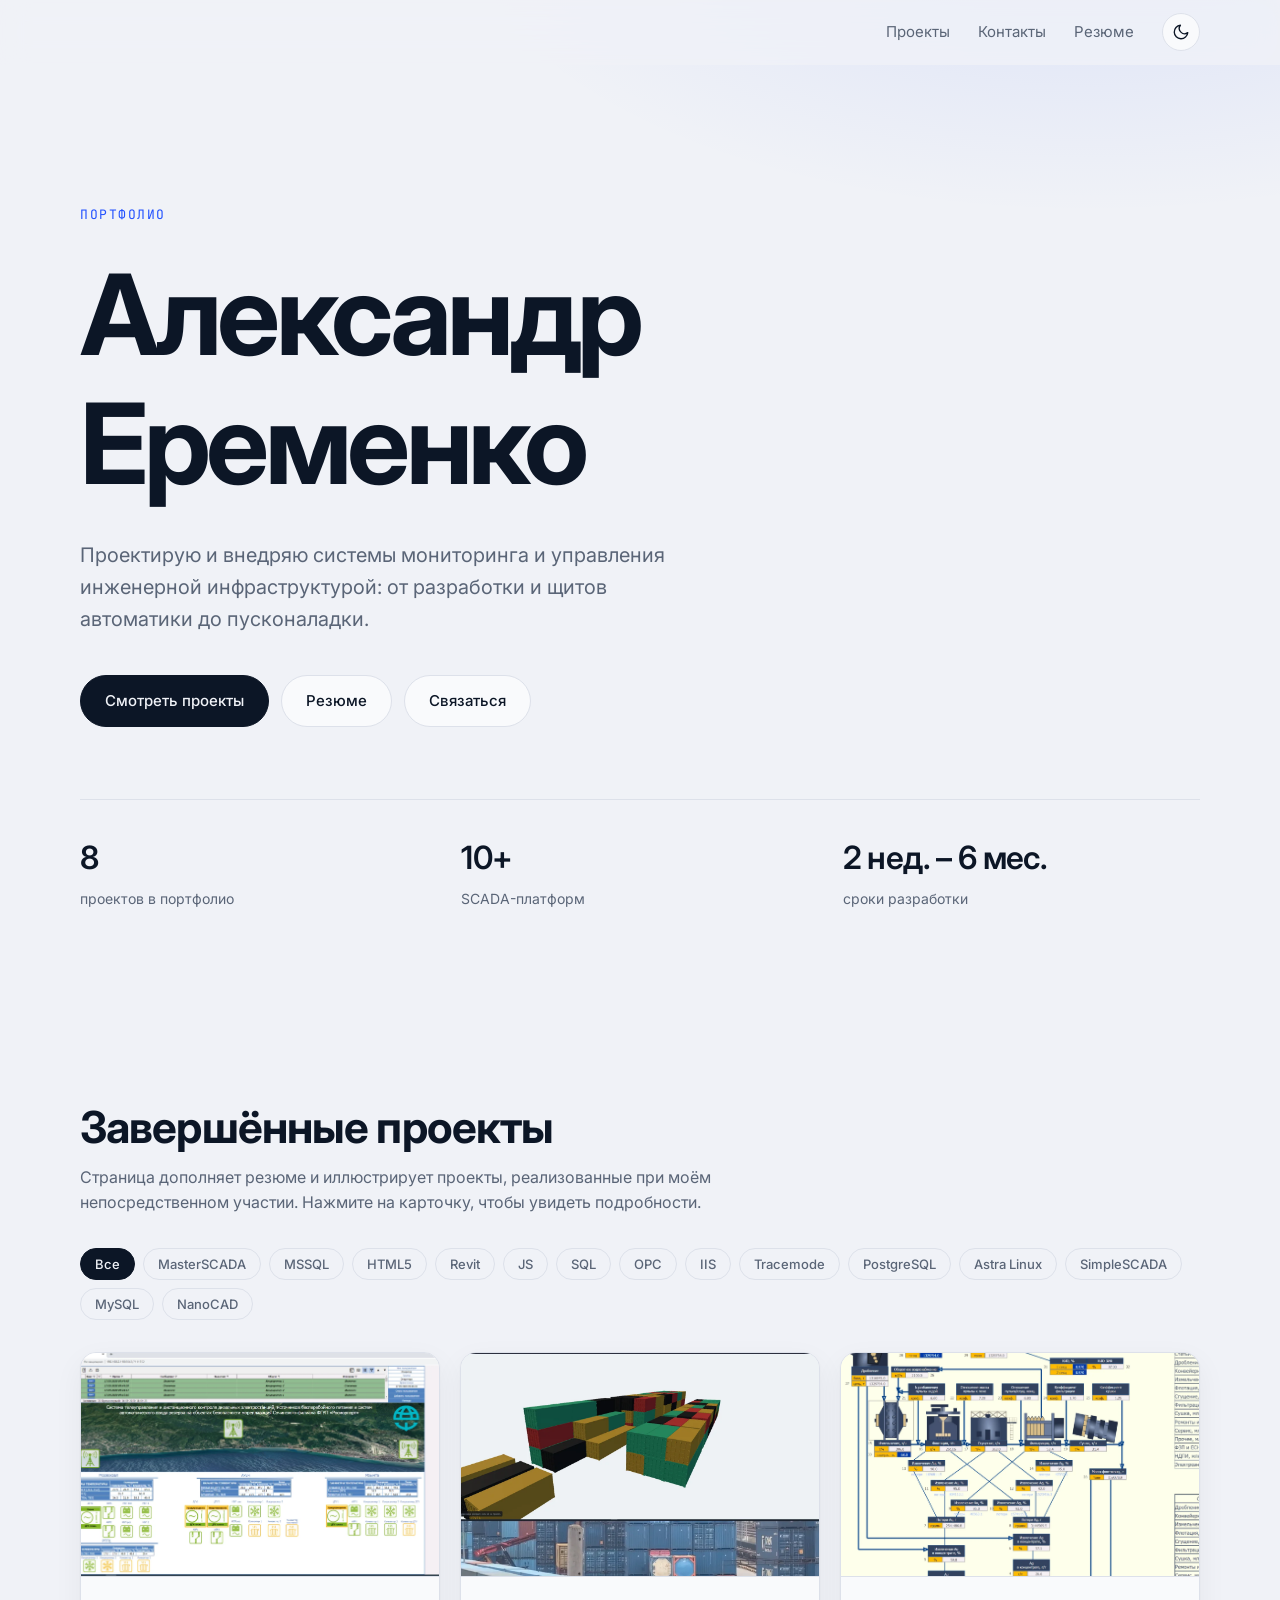
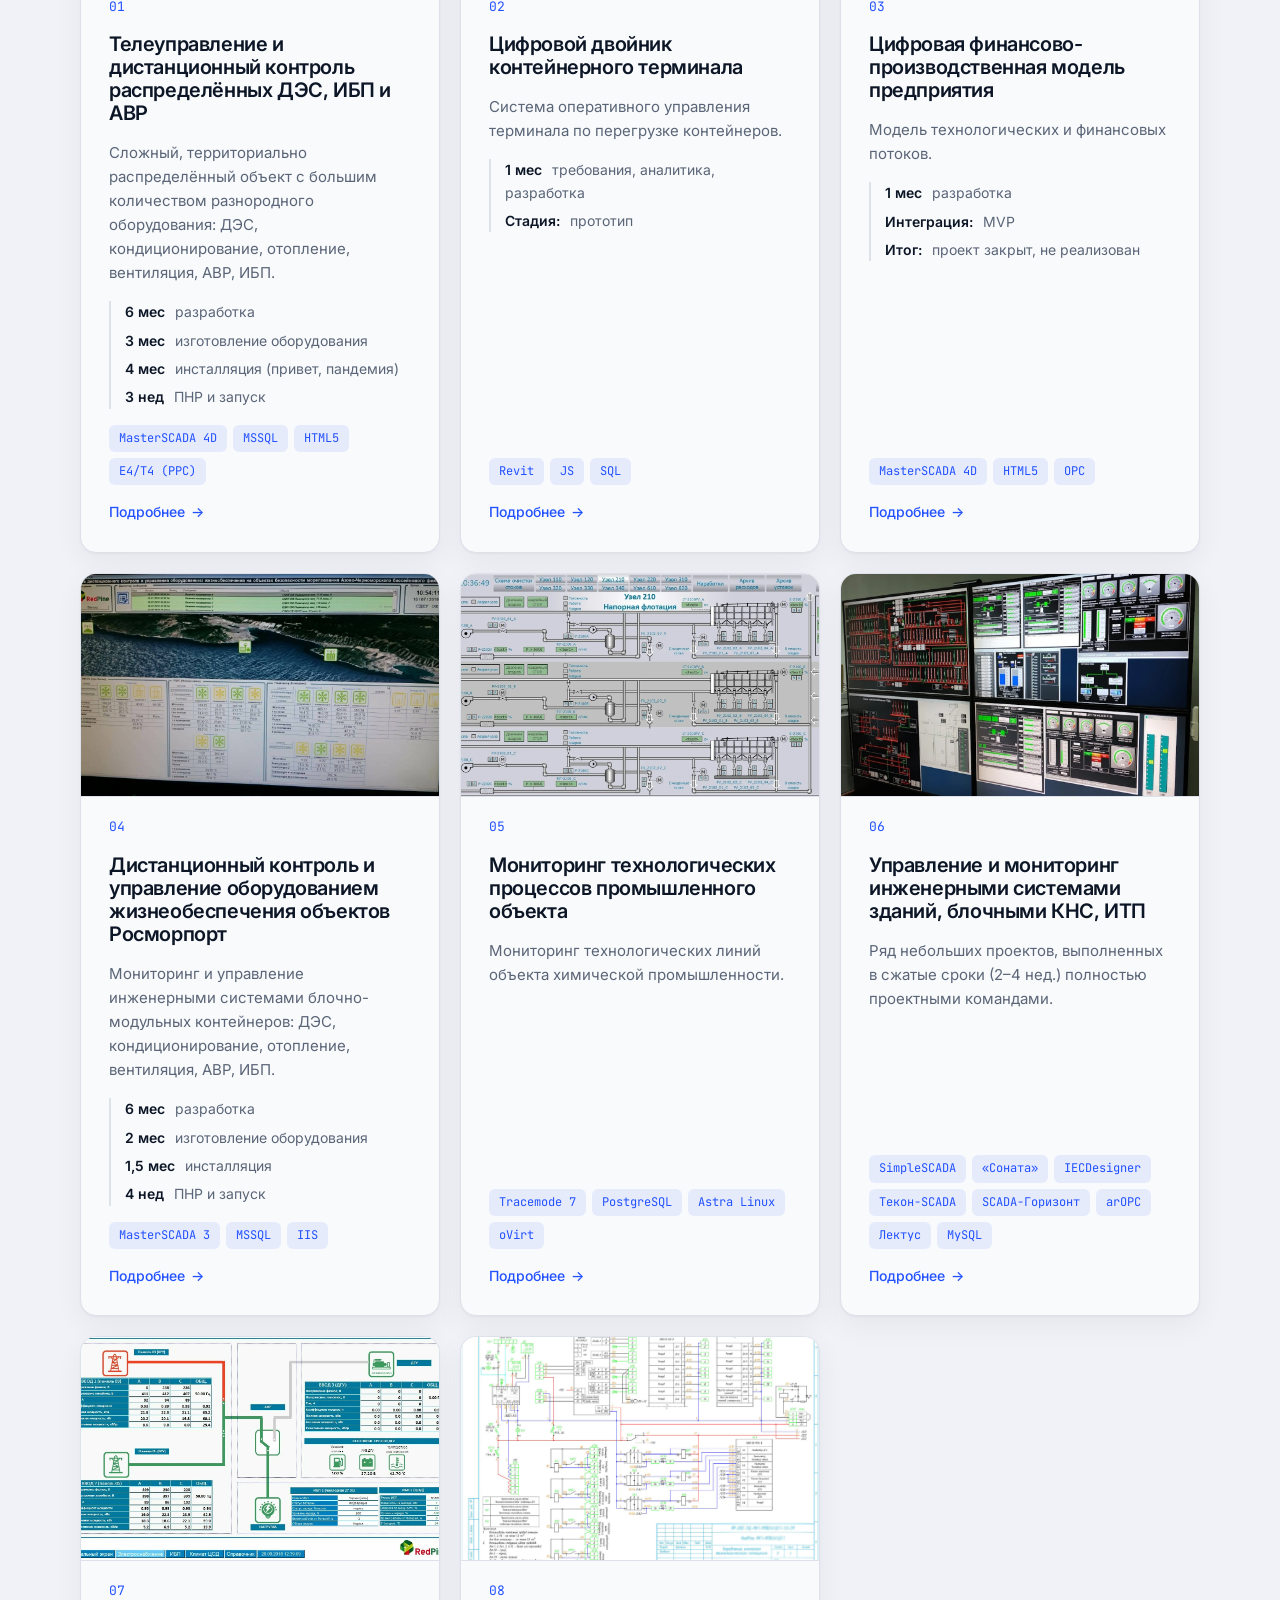
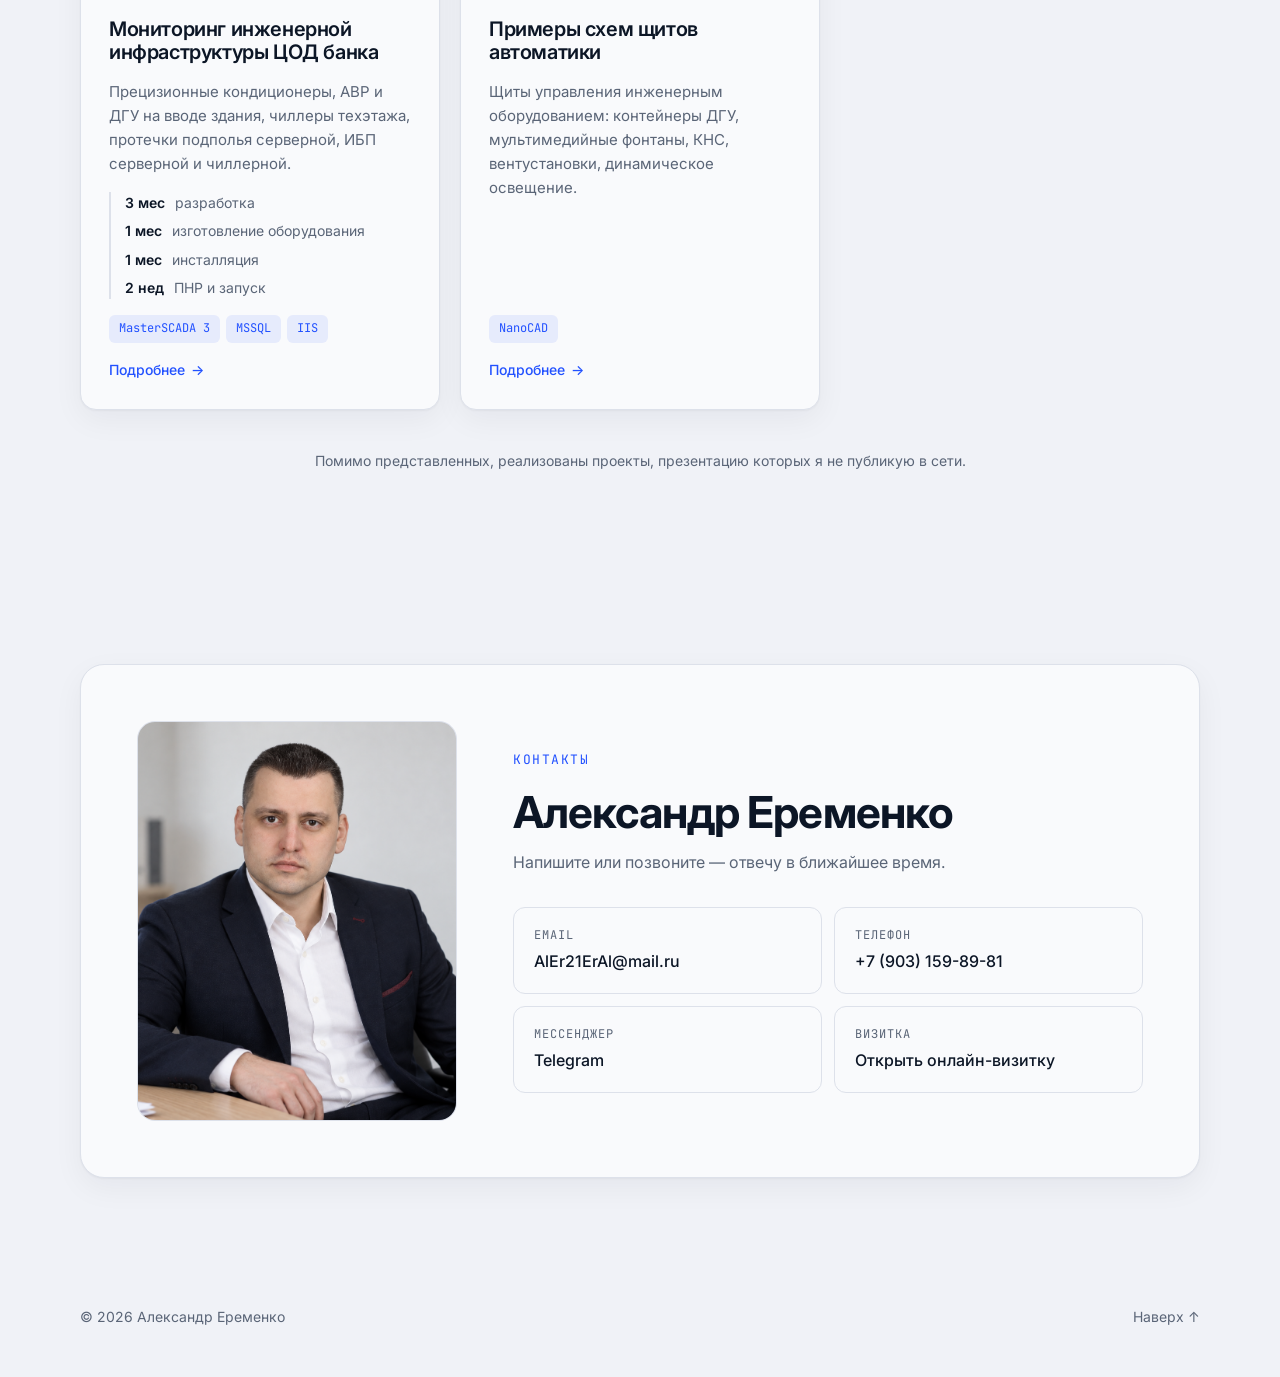
==== commit 2a77d4e9: "добавил резюме. Изменил темную и светлую темы" ====
--- a/index.html
+++ b/index.html
@@ -5,7 +5,8 @@
   <meta name="viewport" content="width=device-width, initial-scale=1.0">
   <title>Александр Еременко — Портфолио</title>
   <meta name="description" content="Портфолио Александра Еременко: системы диспетчеризации, SCADA, мониторинг и управление инженерной инфраструктурой.">
-  <meta name="theme-color" content="#0b0b0c">
+  <meta name="theme-color" content="#F0F2F7" media="(prefers-color-scheme: light)">
+  <meta name="theme-color" content="#0F131A" media="(prefers-color-scheme: dark)">
   <link rel="preconnect" href="https://fonts.googleapis.com">
   <link rel="preconnect" href="https://fonts.gstatic.com" crossorigin>
   <link href="https://fonts.googleapis.com/css2?family=Inter:wght@400;500;600;700&family=JetBrains+Mono:wght@400;500&display=swap" rel="stylesheet">
@@ -21,10 +22,10 @@
 
   <header class="nav" id="nav">
     <div class="container nav__inner">
-      <a href="#top" class="nav__logo">А.Е.</a>
       <nav class="nav__links">
         <a href="#projects">Проекты</a>
         <a href="#contacts">Контакты</a>
+        <a href="resume.html">Резюме</a>
         <button class="theme-toggle" id="themeToggle" aria-label="Сменить тему">
           <svg class="icon-sun" viewBox="0 0 24 24" width="18" height="18" fill="none" stroke="currentColor" stroke-width="1.8" stroke-linecap="round"><circle cx="12" cy="12" r="4"/><path d="M12 2v2M12 20v2M4.9 4.9l1.4 1.4M17.7 17.7l1.4 1.4M2 12h2M20 12h2M4.9 19.1l1.4-1.4M17.7 6.3l1.4-1.4"/></svg>
           <svg class="icon-moon" viewBox="0 0 24 24" width="18" height="18" fill="none" stroke="currentColor" stroke-width="1.8" stroke-linecap="round" stroke-linejoin="round"><path d="M21 12.8A9 9 0 1 1 11.2 3a7 7 0 0 0 9.8 9.8z"/></svg>
@@ -41,6 +42,7 @@
       <p class="hero__lead reveal">Проектирую и внедряю системы мониторинга и управления инженерной инфраструктурой: от разработки и щитов автоматики до пусконаладки.</p>
       <div class="hero__actions reveal">
         <a class="btn btn--primary" href="#projects">Смотреть проекты</a>
+        <a class="btn" href="resume.html">Резюме</a>
         <a class="btn" href="#contacts">Связаться</a>
       </div>
       <dl class="hero__stats reveal">
@@ -173,7 +175,7 @@
           <div class="contact__list">
             <a href="mailto:AlEr21ErAl@mail.ru"><span>Email</span>AlEr21ErAl@mail.ru</a>
             <a href="tel:+79031598981"><span>Телефон</span>+7 (903) 159-89-81</a>
-            <a href="https://t.me/Aleksandr_Viktorovich_Eremenko" target="_blank" rel="noopener"><span>Telegram</span>@Aleksandr_Viktorovich_Eremenko</a>
+            <a href="https://t.me/Aleksandr_Viktorovich_Eremenko" target="_blank" rel="noopener"><span>Мессенджер</span>Telegram</a>
             <a href="https://cards.digitalleague.ru/3587d45d-6ecb-46ae-98fa-cefc6e9c0c27" target="_blank" rel="noopener"><span>Визитка</span>Открыть онлайн-визитку</a>
           </div>
         </div>
@@ -204,6 +206,7 @@
             <svg viewBox="0 0 24 24" width="20" height="20" fill="none" stroke="currentColor" stroke-width="2" stroke-linecap="round" stroke-linejoin="round"><path d="M9 5l7 7-7 7"/></svg>
           </button>
           <span class="gallery__count" id="gCount"></span>
+          <span class="gallery__hint" id="gHint">Нажмите на фото, чтобы развернуть</span>
         </div>
         <div class="gallery__thumbs" id="gThumbs"></div>
       </div>
@@ -223,6 +226,21 @@
           <button class="btn" id="mNext" type="button">Следующий →</button>
         </div>
       </div>
+
+      <!-- Развёрнутый просмотр фото -->
+      <div class="viewer" id="viewer" aria-hidden="true" role="group" aria-label="Просмотр фото">
+        <div class="viewer__stage" id="vStage"><img id="vImg" alt="" draggable="false"></div>
+        <button class="viewer__btn viewer__close" id="vClose" type="button" aria-label="Закрыть просмотр">
+          <svg viewBox="0 0 24 24" width="18" height="18" fill="none" stroke="currentColor" stroke-width="2" stroke-linecap="round"><path d="M6 6l12 12M18 6L6 18"/></svg>
+        </button>
+        <button class="viewer__btn viewer__nav viewer__nav--prev" id="vPrev" type="button" aria-label="Предыдущее фото">
+          <svg viewBox="0 0 24 24" width="22" height="22" fill="none" stroke="currentColor" stroke-width="2" stroke-linecap="round" stroke-linejoin="round"><path d="M15 5l-7 7 7 7"/></svg>
+        </button>
+        <button class="viewer__btn viewer__nav viewer__nav--next" id="vNext" type="button" aria-label="Следующее фото">
+          <svg viewBox="0 0 24 24" width="22" height="22" fill="none" stroke="currentColor" stroke-width="2" stroke-linecap="round" stroke-linejoin="round"><path d="M9 5l7 7-7 7"/></svg>
+        </button>
+        <span class="viewer__count" id="vCount"></span>
+      </div>
     </div>
   </div>
 
--- a/style.css
+++ b/style.css
@@ -1,37 +1,52 @@
+/* ==========================================================================
+   Темы
+   Светлая: холодный мягкий серо-голубой фон, не чисто белый.
+   Тёмная: графит с синим акцентом.
+   ========================================================================== */
 :root {
-  --bg: #fafaf9;
-  --surface: #ffffff;
-  --text: #111113;
-  --muted: #6b6b73;
-  --border: #e7e7e4;
-  --accent: #2f5bea;
-  --accent-soft: rgba(47, 91, 234, .08);
-  --shadow: 0 1px 2px rgba(0,0,0,.04), 0 8px 24px rgba(0,0,0,.04);
+  color-scheme: light;
+  --bg: #F0F2F7;
+  --surface: #F9FAFC;
+  --text: #0C1626;
+  --muted: #5A6577;
+  --border: #DDE1EA;
+  --accent: #2251FF;
+  --accent-soft: rgba(34, 81, 255, .09);
+  --on-accent: #ffffff;
+  --glow: rgba(34, 81, 255, .10);
+  --shadow: 0 1px 2px rgba(12, 22, 38, .04), 0 10px 30px rgba(12, 22, 38, .05);
   --radius: 16px;
   --font: 'Inter', system-ui, -apple-system, 'Segoe UI', Roboto, sans-serif;
   --mono: 'JetBrains Mono', ui-monospace, SFMono-Regular, Menlo, monospace;
+  --serif: 'Source Serif 4', Georgia, 'Times New Roman', serif;
 }
 
 :root[data-theme="dark"] {
-  --bg: #0b0b0c;
-  --surface: #131315;
-  --text: #f2f2f3;
-  --muted: #8d8d96;
-  --border: #232327;
-  --accent: #7c9bff;
-  --accent-soft: rgba(124, 155, 255, .1);
+  color-scheme: dark;
+  --bg: #0F131A;
+  --surface: #171C26;
+  --text: #E9EDF5;
+  --muted: #8D97AB;
+  --border: #262E3B;
+  --accent: #6F94FF;
+  --accent-soft: rgba(111, 148, 255, .12);
+  --on-accent: #0B1020;
+  --glow: rgba(111, 148, 255, .12);
   --shadow: none;
 }
 
 @media (prefers-color-scheme: dark) {
   :root:not([data-theme="light"]) {
-    --bg: #0b0b0c;
-    --surface: #131315;
-    --text: #f2f2f3;
-    --muted: #8d8d96;
-    --border: #232327;
-    --accent: #7c9bff;
-    --accent-soft: rgba(124, 155, 255, .1);
+    color-scheme: dark;
+    --bg: #0F131A;
+    --surface: #171C26;
+    --text: #E9EDF5;
+    --muted: #8D97AB;
+    --border: #262E3B;
+    --accent: #6F94FF;
+    --accent-soft: rgba(111, 148, 255, .12);
+    --on-accent: #0B1020;
+    --glow: rgba(111, 148, 255, .12);
     --shadow: none;
   }
 }
@@ -41,15 +56,17 @@
 body {
   margin: 0;
   font-family: var(--font);
-  background: var(--bg);
+  background-color: var(--bg);
+  background-image: radial-gradient(900px 420px at 85% -80px, var(--glow), transparent 70%);
+  background-repeat: no-repeat;
   color: var(--text);
   line-height: 1.6;
   -webkit-font-smoothing: antialiased;
-  transition: background .3s, color .3s;
+  transition: background-color .3s, color .3s;
 }
 body.modal-open { overflow: hidden; }
 a { color: inherit; text-decoration: none; }
-h1, h2, h3 { margin: 0; line-height: 1.15; letter-spacing: -0.02em; }
+h1, h2, h3, h4 { margin: 0; line-height: 1.15; letter-spacing: -0.02em; }
 p { margin: 0; }
 ul { list-style: none; margin: 0; padding: 0; }
 button { font-family: inherit; }
@@ -67,10 +84,9 @@
   transition: border-color .3s;
 }
 .nav.scrolled { border-bottom-color: var(--border); }
-.nav__inner { display: flex; align-items: center; justify-content: space-between; height: 64px; }
-.nav__logo { font-weight: 700; letter-spacing: -0.02em; }
+.nav__inner { display: flex; align-items: center; justify-content: flex-end; height: 64px; }
 .nav__links { display: flex; align-items: center; gap: 28px; font-size: 15px; color: var(--muted); }
-.nav__links a:hover { color: var(--text); }
+.nav__links a:hover, .nav__links a.is-active { color: var(--text); }
 
 .icon-btn, .theme-toggle {
   display: grid; place-items: center; width: 38px; height: 38px;
@@ -98,15 +114,15 @@
 .hero__lead { max-width: 620px; margin-top: 32px; font-size: clamp(17px, 2vw, 20px); color: var(--muted); }
 .hero__actions { display: flex; flex-wrap: wrap; gap: 12px; margin-top: 40px; }
 .btn {
-  display: inline-flex; align-items: center; justify-content: center; padding: 13px 24px;
+  display: inline-flex; align-items: center; justify-content: center; gap: 8px; padding: 13px 24px;
   border: 1px solid var(--border); border-radius: 999px;
   font-weight: 500; font-size: 15px; background: var(--surface); color: var(--text);
   cursor: pointer;
-  transition: transform .2s, border-color .2s, background .2s;
+  transition: transform .2s, border-color .2s, background .2s, color .2s;
 }
 .btn:hover { border-color: var(--accent); transform: translateY(-1px); }
 .btn--primary { background: var(--text); color: var(--bg); border-color: var(--text); }
-.btn--primary:hover { background: var(--accent); border-color: var(--accent); color: #fff; }
+.btn--primary:hover { background: var(--accent); border-color: var(--accent); color: var(--on-accent); }
 
 .hero__stats {
   display: grid; grid-template-columns: repeat(auto-fit, minmax(160px, 1fr));
@@ -203,10 +219,12 @@
 .reveal.visible { opacity: 1; transform: none; }
 .card.reveal.done { transition: transform .3s, border-color .3s, opacity .3s; }
 
-/* Modal */
+/* ==========================================================================
+   Окно проекта
+   ========================================================================== */
 .modal {
   position: fixed; inset: 0; z-index: 100; display: grid; place-items: center; padding: 16px;
-  background: rgba(8, 8, 10, .62);
+  background: rgba(8, 10, 16, .62);
   backdrop-filter: blur(8px); -webkit-backdrop-filter: blur(8px);
   opacity: 0; visibility: hidden; transition: opacity .25s, visibility .25s;
 }
@@ -226,7 +244,11 @@
 .gallery { display: flex; flex-direction: column; min-height: 0; min-width: 0; background: var(--surface); border-right: 1px solid var(--border); }
 .gallery__main { position: relative; flex: 1; min-height: 0; }
 .gallery__stage { position: absolute; inset: 0; display: grid; place-items: center; padding: 28px; touch-action: pan-y; }
-.gallery__img { max-width: 100%; max-height: 100%; object-fit: contain; border-radius: 10px; user-select: none; -webkit-user-drag: none; }
+.gallery__img {
+  max-width: 100%; max-height: 100%; object-fit: contain; border-radius: 10px;
+  user-select: none; -webkit-user-drag: none; cursor: zoom-in; outline-offset: 4px;
+}
+.gallery__img:focus-visible { outline: 2px solid var(--accent); }
 .gallery__placeholder {
   width: 100%; height: 100%; display: grid; place-items: center; align-content: center; gap: 8px;
   border-radius: 14px; border: 1px dashed var(--border); background: var(--accent-soft);
@@ -237,11 +259,13 @@
 .gallery__btn--prev { left: 14px; }
 .gallery__btn--next { right: 14px; }
 .gallery__btn:hover { transform: translateY(-50%) scale(1.06); }
-.gallery__count {
-  position: absolute; left: 16px; bottom: 12px; padding: 3px 10px; border-radius: 999px;
+.gallery__count, .gallery__hint {
+  position: absolute; bottom: 12px; padding: 3px 10px; border-radius: 999px;
   background: color-mix(in srgb, var(--bg) 85%, transparent); border: 1px solid var(--border);
   font-family: var(--mono); font-size: 12px; color: var(--muted);
 }
+.gallery__count { left: 16px; }
+.gallery__hint { right: 16px; }
 .gallery__thumbs { display: flex; gap: 8px; padding: 12px 20px 18px; overflow-x: auto; }
 .thumb {
   flex: 0 0 76px; height: 54px; padding: 0; border: 2px solid transparent; border-radius: 8px;
@@ -263,23 +287,163 @@
 .info__nav { display: flex; justify-content: space-between; gap: 12px; padding: 16px 36px; border-top: 1px solid var(--border); background: var(--bg); }
 .info__nav .btn { padding: 10px 18px; font-size: 14px; }
 
+/* Развёрнутый просмотр фото: чуть меньше самого окна */
+.viewer {
+  position: absolute; inset: 18px; z-index: 20;
+  display: grid; place-items: center;
+  border-radius: 18px; border: 1px solid rgba(255, 255, 255, .08);
+  background: rgba(10, 12, 18, .97); color: #fff;
+  box-shadow: 0 20px 60px rgba(0, 0, 0, .5);
+  opacity: 0; visibility: hidden; transform: scale(.97);
+  transition: opacity .2s, transform .25s, visibility .2s;
+}
+.viewer.open { opacity: 1; visibility: visible; transform: none; }
+.viewer__stage {
+  position: absolute; inset: 0; display: grid; place-items: center;
+  grid-template-columns: minmax(0, 1fr); grid-template-rows: minmax(0, 1fr);
+  padding: 20px 76px; touch-action: pan-y;
+}
+.viewer__stage img {
+  max-width: 100%; max-height: 100%; width: auto; height: auto; object-fit: contain;
+  border-radius: 8px; user-select: none; -webkit-user-drag: none; cursor: zoom-out;
+}
+.viewer__btn {
+  position: absolute; z-index: 2; display: grid; place-items: center; width: 44px; height: 44px;
+  border: 1px solid rgba(255, 255, 255, .18); border-radius: 50%;
+  background: rgba(255, 255, 255, .1); color: #fff; cursor: pointer;
+  transition: background .2s, border-color .2s;
+}
+.viewer__btn:hover { background: rgba(255, 255, 255, .2); border-color: rgba(255, 255, 255, .4); }
+.viewer__btn:focus-visible { outline: 2px solid #fff; outline-offset: 2px; }
+.viewer__close { top: 14px; right: 14px; }
+.viewer__nav { top: 50%; transform: translateY(-50%); }
+.viewer__nav--prev { left: 14px; }
+.viewer__nav--next { right: 14px; }
+.viewer__count {
+  position: absolute; bottom: 14px; left: 50%; transform: translateX(-50%);
+  padding: 3px 12px; border-radius: 999px; background: rgba(255, 255, 255, .1);
+  font-family: var(--mono); font-size: 12px; color: rgba(255, 255, 255, .8);
+}
+
 @media (max-width: 860px) {
   .modal { padding: 8px; }
   .modal__dialog { display: block; overflow-y: auto; border-radius: 18px; }
   .gallery { height: min(46vh, 380px); border-right: 0; border-bottom: 1px solid var(--border); }
   .gallery__stage { padding: 16px; }
+  .gallery__hint { display: none; }
   .info { display: block; }
   .info__scroll { overflow: visible; padding: 24px 20px; }
   .info__nav { position: sticky; bottom: 0; padding: 12px 20px; }
+  .viewer { position: fixed; inset: 8px; }
+  .viewer__stage { padding: 56px 8px; }
+  .viewer__nav { top: auto; bottom: 10px; transform: none; }
+  .viewer__nav--prev { left: 16px; }
+  .viewer__nav--next { right: 16px; }
   .contact { grid-template-columns: 1fr; }
   .contact__photo { max-width: 260px; }
 }
 
+/* ==========================================================================
+   Страница резюме (стиль «консалтинг»: заголовки-выводы, засечки, выноски)
+   ========================================================================== */
+.cv-hero { padding: clamp(44px, 8vw, 96px) 0 clamp(28px, 5vw, 48px); }
+.cv-hero h1 {
+  font-family: var(--serif); font-weight: 600; letter-spacing: -0.025em; line-height: 1.02;
+  font-size: clamp(44px, 7.5vw, 88px);
+}
+.cv-hero__role { margin-top: 20px; font-size: clamp(17px, 2.2vw, 22px); font-weight: 600; color: var(--accent); }
+.cv-hero__lead {
+  max-width: 760px; margin-top: 20px; font-family: var(--serif);
+  font-size: clamp(19px, 2.4vw, 26px); line-height: 1.4; color: var(--text);
+}
+.cv-contacts { display: flex; flex-wrap: wrap; gap: 8px 28px; margin-top: 28px; font-size: 15px; }
+.cv-contacts a { padding-bottom: 2px; border-bottom: 1px solid var(--border); transition: border-color .2s, color .2s; }
+.cv-contacts a:hover { color: var(--accent); border-color: var(--accent); }
+.cv-actions { display: flex; flex-wrap: wrap; gap: 12px; margin-top: 32px; }
+
+.kpis { display: grid; grid-template-columns: repeat(auto-fit, minmax(210px, 1fr)); gap: 28px; margin-top: 56px; }
+.kpi { border-top: 3px solid var(--accent); padding-top: 16px; }
+.kpi b { display: block; font-family: var(--serif); font-size: clamp(40px, 5vw, 58px); font-weight: 600; line-height: 1; letter-spacing: -0.02em; }
+.kpi span { display: block; margin-top: 10px; font-size: 14px; color: var(--muted); }
+
+.cv-section { padding: clamp(36px, 6vw, 72px) 0; border-top: 1px solid var(--border); }
+.cv-section__grid { display: grid; grid-template-columns: 190px minmax(0, 1fr); gap: clamp(20px, 4vw, 56px); }
+.cv-label {
+  font-family: var(--mono); font-size: 12px; letter-spacing: .1em; text-transform: uppercase;
+  color: var(--accent); padding-top: 10px;
+}
+.cv-label b { display: block; font-weight: 500; font-size: 28px; letter-spacing: 0; margin-bottom: 4px; color: var(--text); }
+.cv-title {
+  max-width: 820px; margin-bottom: 32px; font-family: var(--serif); font-weight: 600;
+  font-size: clamp(25px, 3.1vw, 36px); line-height: 1.2; letter-spacing: -0.015em;
+}
+
+.cv-profile { display: grid; grid-template-columns: minmax(0, 1.4fr) minmax(0, 1fr); gap: clamp(24px, 4vw, 48px); }
+.cv-profile__text p + p { margin-top: 14px; }
+.cv-profile__text p { color: var(--muted); font-size: 16px; }
+.facts { border-top: 1px solid var(--text); }
+.facts div { display: grid; grid-template-columns: 120px 1fr; gap: 12px; padding: 12px 0; border-bottom: 1px solid var(--border); font-size: 14.5px; }
+.facts dt { color: var(--muted); }
+.facts dd { margin: 0; font-weight: 500; }
+.facts { margin: 0; }
+
+.exhibits { display: grid; grid-template-columns: repeat(auto-fit, minmax(270px, 1fr)); gap: 32px; }
+.exhibit { border-top: 1px solid var(--text); padding-top: 16px; }
+.exhibit__tag { font-family: var(--mono); font-size: 12px; letter-spacing: .06em; color: var(--accent); text-transform: uppercase; }
+.exhibit h3 { margin: 10px 0 14px; font-family: var(--serif); font-size: 22px; font-weight: 600; line-height: 1.22; }
+
+.dash { display: grid; gap: 7px; }
+.dash li { position: relative; padding-left: 18px; font-size: 14.5px; color: var(--muted); }
+.dash li::before { content: ''; position: absolute; left: 0; top: .78em; width: 9px; height: 1.5px; background: var(--accent); }
+.dash li b { color: var(--text); font-weight: 600; }
+.dash a { color: var(--accent); border-bottom: 1px solid transparent; }
+.dash a:hover { border-bottom-color: var(--accent); }
+
+.job { display: grid; grid-template-columns: 170px minmax(0, 1fr); gap: 6px 40px; padding: 30px 0; border-top: 1px solid var(--border); }
+.jobs > .job:first-child { border-top: 1px solid var(--text); }
+.job__meta { font-family: var(--mono); font-size: 13px; line-height: 1.5; }
+.job__meta small { display: block; font-size: 12px; color: var(--muted); }
+.job h3 { font-family: var(--serif); font-size: 21px; font-weight: 600; line-height: 1.25; }
+.job__org { margin-top: 4px; font-weight: 600; color: var(--accent); font-size: 15px; }
+.job__sector { margin-top: 2px; font-size: 13px; color: var(--muted); }
+.job__cols { display: grid; grid-template-columns: repeat(auto-fit, minmax(250px, 1fr)); gap: 22px 32px; margin-top: 20px; }
+.job h4 { margin-bottom: 8px; font-family: var(--mono); font-size: 11px; font-weight: 500; letter-spacing: .1em; text-transform: uppercase; color: var(--muted); }
+.job__stack { margin-top: 18px; font-size: 13px; color: var(--muted); }
+.job__stack b { font-family: var(--mono); font-size: 11px; letter-spacing: .1em; text-transform: uppercase; font-weight: 500; margin-right: 6px; color: var(--text); }
+.job--compact h3 { font-size: 17px; }
+
+.cols3 { display: grid; grid-template-columns: repeat(auto-fit, minmax(250px, 1fr)); gap: 32px; }
+.cols3 > div { border-top: 1px solid var(--text); padding-top: 14px; }
+.cols3 h3 { margin-bottom: 14px; font-family: var(--serif); font-size: 20px; font-weight: 600; }
+.cols3 .chips { margin-top: 0; }
+
+.cv-two { display: grid; grid-template-columns: repeat(auto-fit, minmax(300px, 1fr)); gap: 40px; }
+.cv-two h3 { padding-bottom: 12px; border-bottom: 1px solid var(--text); font-family: var(--serif); font-size: 20px; font-weight: 600; }
+.row { display: grid; grid-template-columns: 56px 1fr; gap: 16px; padding: 14px 0; border-bottom: 1px solid var(--border); font-size: 14.5px; }
+.row time { font-family: var(--mono); font-size: 13px; color: var(--accent); }
+.row b { display: block; font-weight: 600; }
+.row span { display: block; margin-top: 2px; color: var(--muted); font-size: 13.5px; }
+
+.principles { display: grid; grid-template-columns: repeat(auto-fit, minmax(250px, 1fr)); gap: 0 40px; }
+.principles blockquote {
+  margin: 0; padding: 20px 0; border-top: 1px solid var(--border);
+  font-family: var(--serif); font-size: 20px; line-height: 1.35;
+}
+.cv-source { margin-top: 40px; padding-top: 14px; border-top: 1px solid var(--border); font-size: 12.5px; color: var(--muted); }
+
+@media (max-width: 860px) {
+  .cv-section__grid { grid-template-columns: 1fr; gap: 12px; }
+  .cv-label b { display: inline; margin-right: 10px; font-size: 20px; }
+  .cv-profile { grid-template-columns: 1fr; }
+  .job { grid-template-columns: 1fr; gap: 10px; }
+}
+
 @media (max-width: 560px) {
   .container { width: min(1120px, 100% - 32px); }
-  .nav__links { gap: 18px; }
+  .nav__links { gap: 16px; }
   .card { padding: 22px; }
   .card__cover { width: calc(100% + 44px); margin: -22px -22px 4px; }
+  .facts div { grid-template-columns: 1fr; gap: 2px; }
 }
 
 @media (prefers-reduced-motion: reduce) {
@@ -287,3 +451,29 @@
   .reveal { opacity: 1; transform: none; transition: none; }
   * { transition-duration: .01ms !important; }
 }
+
+/* ==========================================================================
+   Печать / сохранение резюме в PDF
+   ========================================================================== */
+@media print {
+  @page { size: A4; margin: 14mm; }
+  :root:root:root {
+    --bg: #ffffff; --surface: #ffffff; --text: #0C1626; --muted: #4B5565; --border: #D5DAE3;
+    --accent: #2251FF; --accent-soft: rgba(34, 81, 255, .08); --glow: transparent; --shadow: none;
+  }
+  html, body { background: #fff !important; background-image: none !important; }
+  body { font-size: 10.5pt; line-height: 1.45; -webkit-print-color-adjust: exact; print-color-adjust: exact; }
+  .nav, .footer, .cv-actions { display: none !important; }
+  .container { width: 100%; }
+  .reveal { opacity: 1 !important; transform: none !important; transition: none !important; }
+  .cv-hero { padding: 0 0 16px; }
+  .cv-hero h1 { font-size: 34pt; }
+  .kpis { margin-top: 24px; gap: 16px; }
+  .kpi b { font-size: 28pt; }
+  .cv-section { padding: 18px 0; }
+  .cv-title { font-size: 17pt; margin-bottom: 16px; }
+  .job, .exhibit, .cols3 > div, .principles blockquote, .row { break-inside: avoid; }
+  .job { padding: 16px 0; }
+  .chips li { border: 1px solid var(--border); }
+  a { color: inherit; }
+}
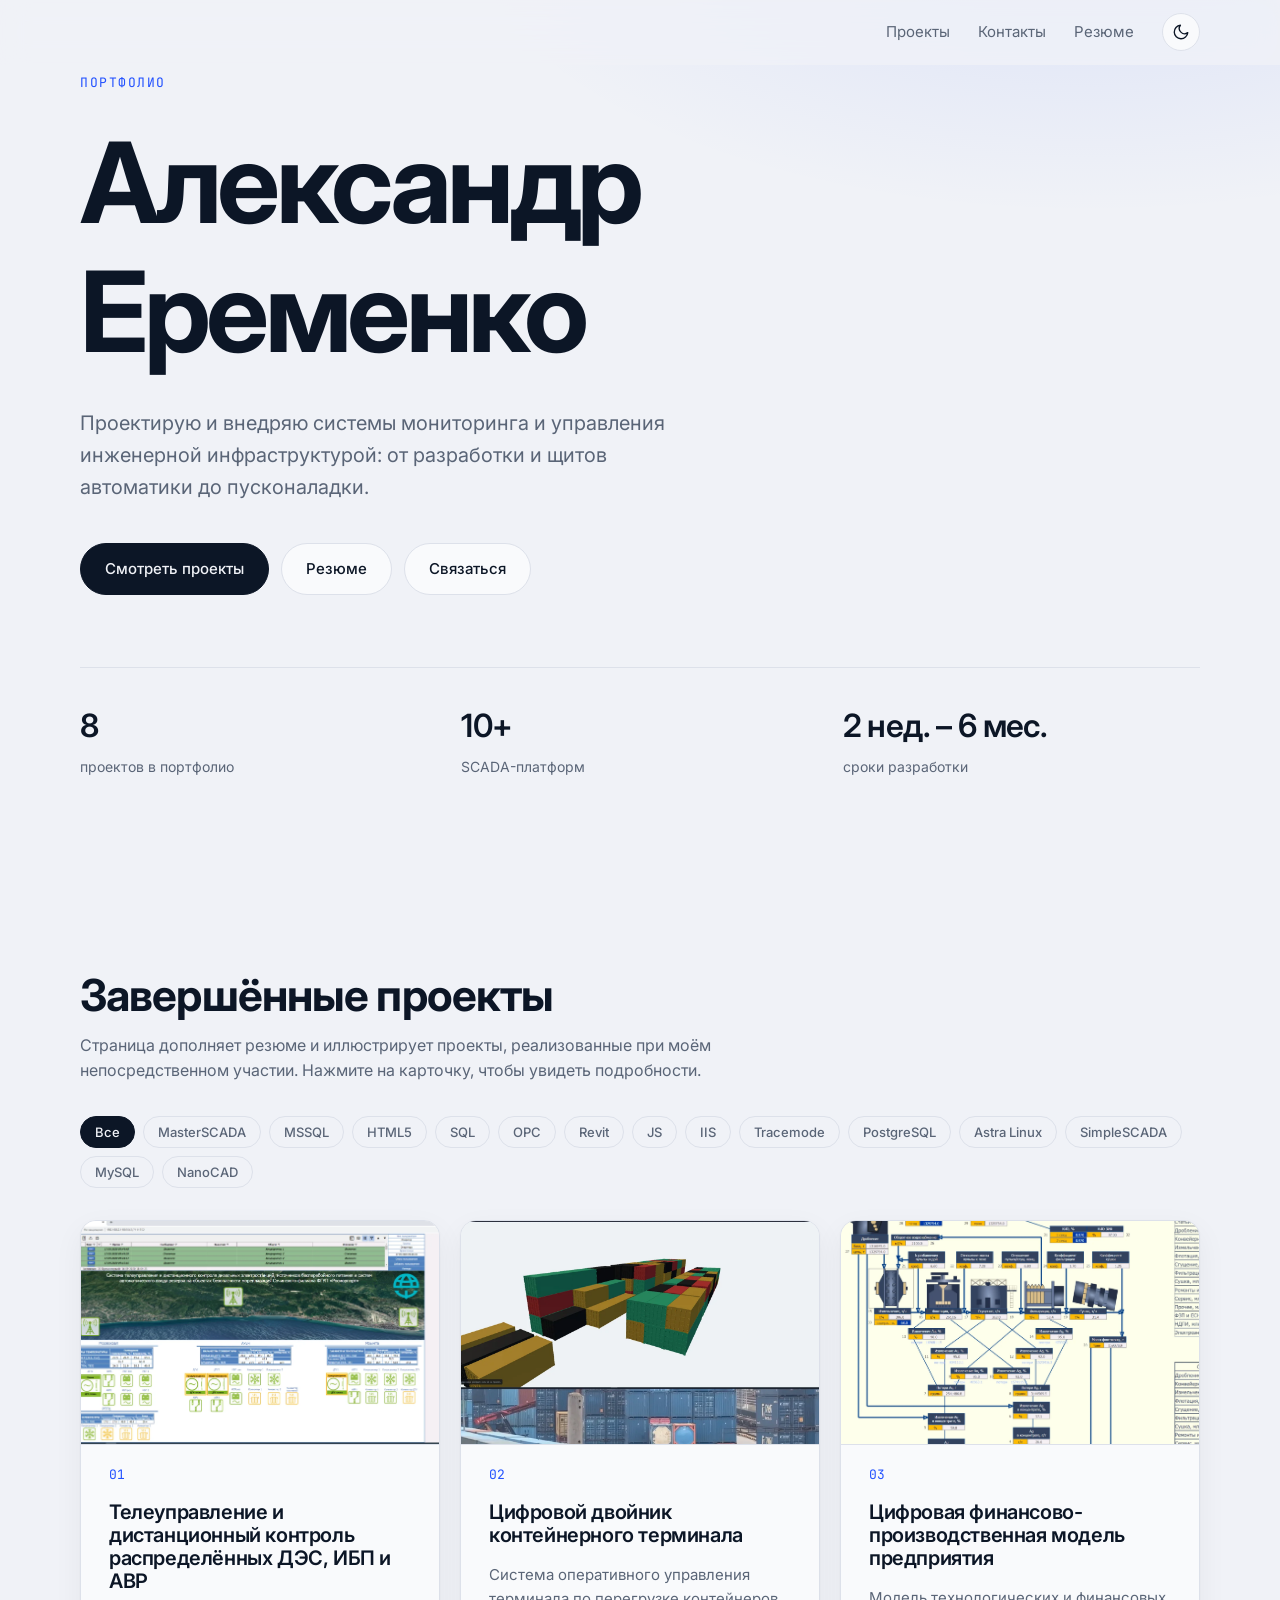
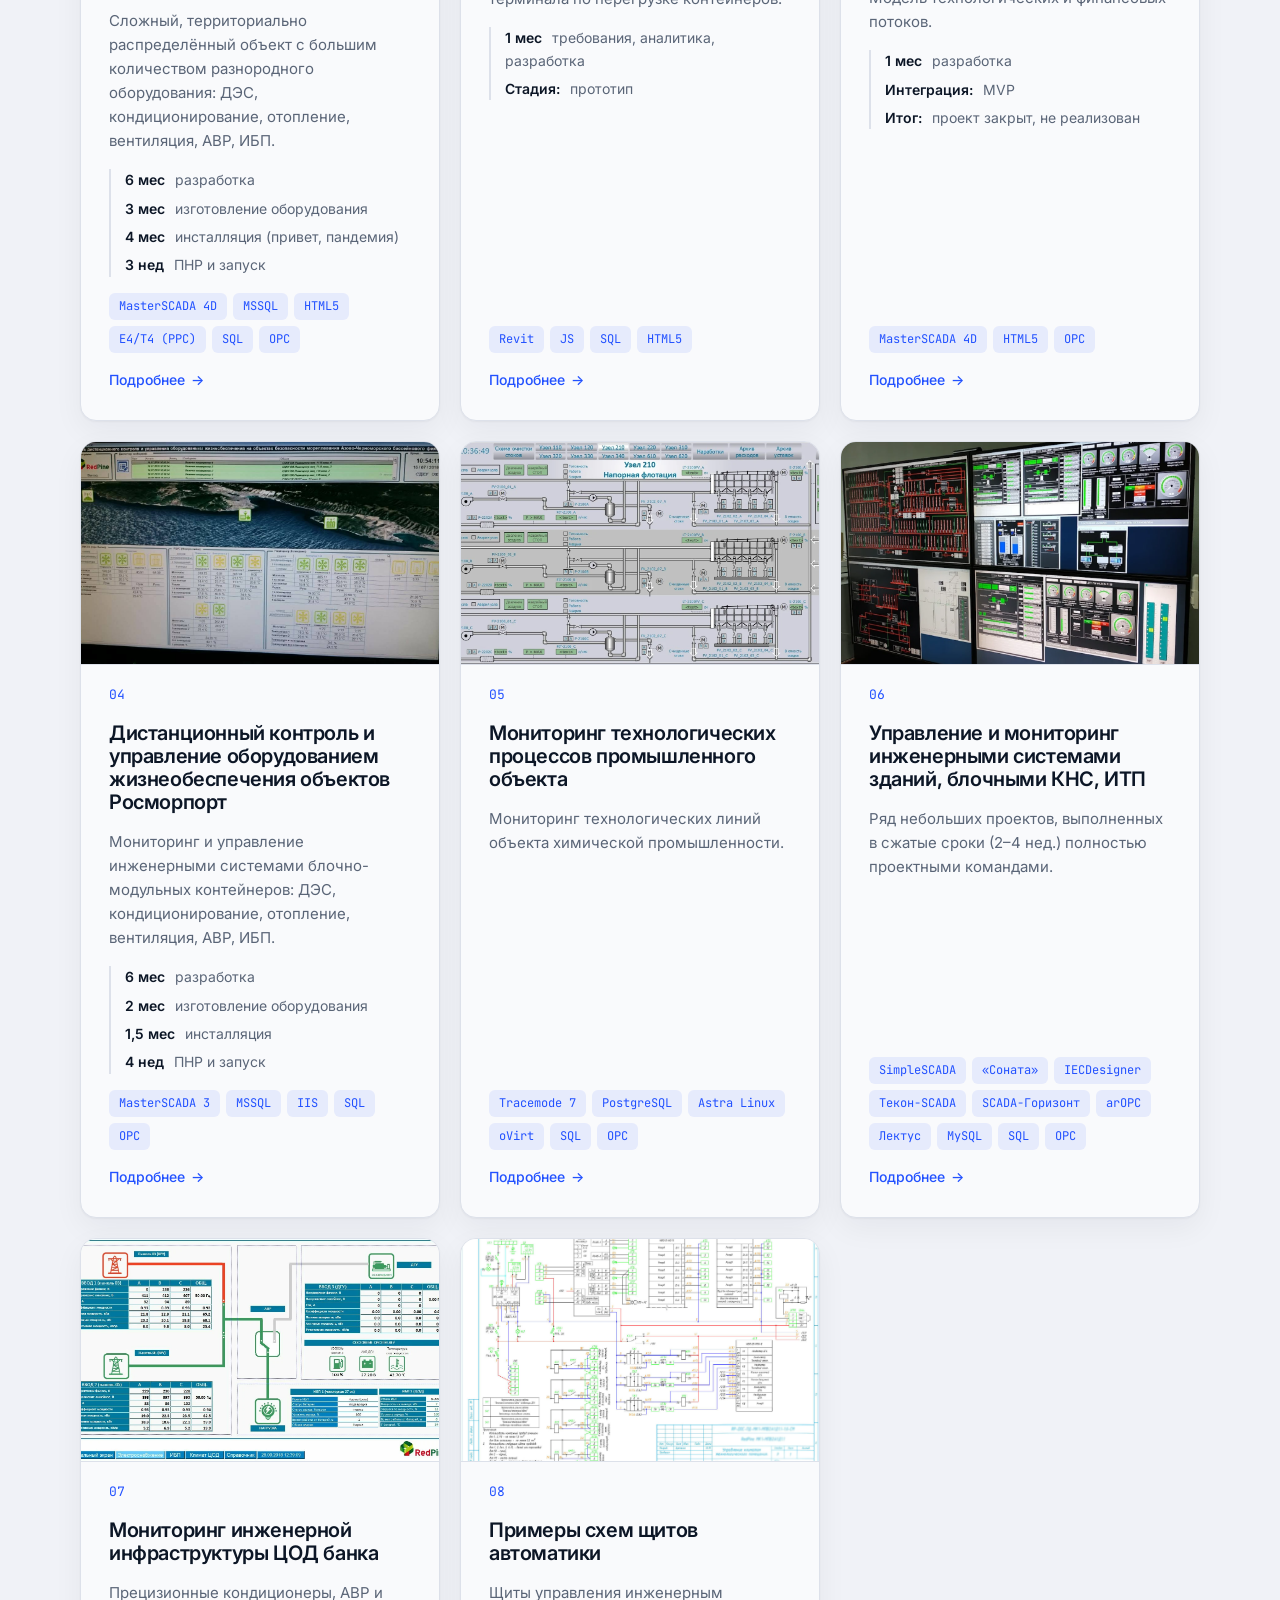
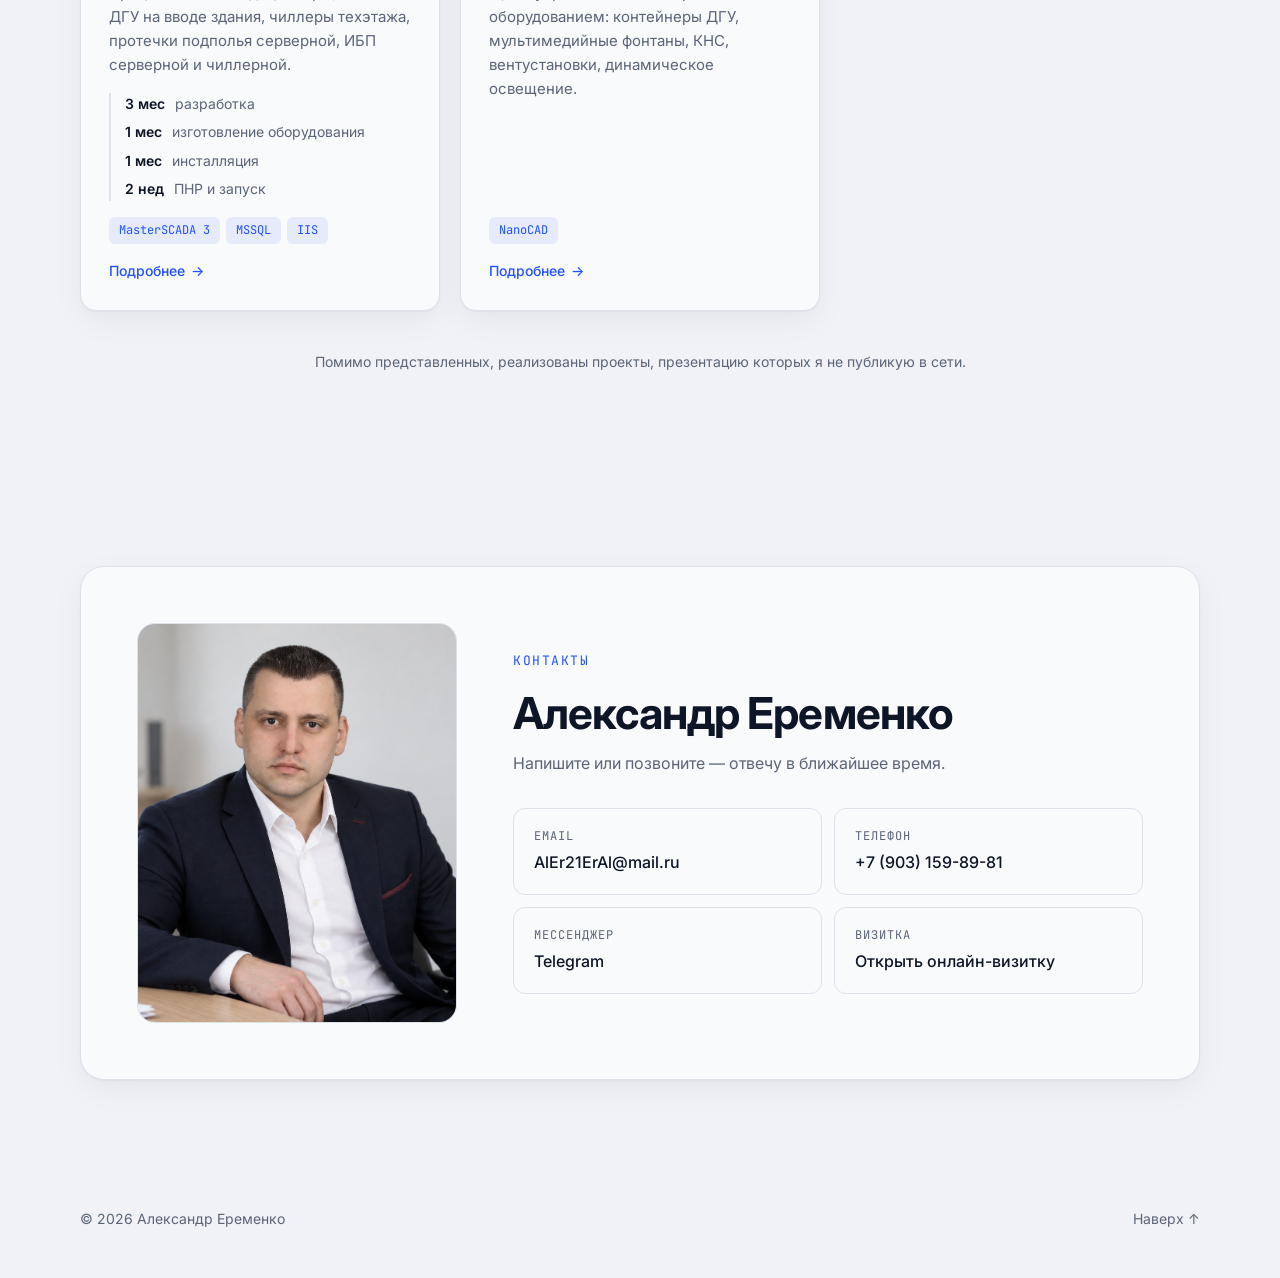
==== commit 5132105b: "добавил теги и фото в резюме" ====
--- a/index.html
+++ b/index.html
@@ -62,7 +62,7 @@
 
       <div class="grid" id="grid">
 
-        <article class="card reveal" data-id="1" data-tags="MasterSCADA,MSSQL,HTML5" role="button" tabindex="0" aria-haspopup="dialog">
+        <article class="card reveal" data-id="1" data-tags="MasterSCADA,MSSQL,HTML5,SQL,OPC" role="button" tabindex="0" aria-haspopup="dialog">
           <span class="card__num">01</span>
           <h3>Телеуправление и дистанционный контроль распределённых ДЭС, ИБП и АВР</h3>
           <p>Сложный, территориально распределённый объект с большим количеством разнородного оборудования: ДЭС, кондиционирование, отопление, вентиляция, АВР, ИБП.</p>
@@ -72,11 +72,11 @@
             <li><b>4 мес</b> инсталляция (привет, пандемия)</li>
             <li><b>3 нед</b> ПНР и запуск</li>
           </ul>
-          <ul class="chips"><li>MasterSCADA 4D</li><li>MSSQL</li><li>HTML5</li><li>Е4/Т4 (РРС)</li></ul>
-          <span class="card__more">Подробнее <i aria-hidden="true">→</i></span>
-        </article>
-
-        <article class="card reveal" data-id="2" data-tags="Revit,JS,SQL" role="button" tabindex="0" aria-haspopup="dialog">
+          <ul class="chips"><li>MasterSCADA 4D</li><li>MSSQL</li><li>HTML5</li><li>Е4/Т4 (РРС)</li><li>SQL</li><li>OPC</li></ul>
+          <span class="card__more">Подробнее <i aria-hidden="true">→</i></span>
+        </article>
+
+        <article class="card reveal" data-id="2" data-tags="Revit,JS,SQL,HTML5" role="button" tabindex="0" aria-haspopup="dialog">
           <span class="card__num">02</span>
           <h3>Цифровой двойник контейнерного терминала</h3>
           <p>Система оперативного управления терминала по перегрузке контейнеров.</p>
@@ -84,7 +84,7 @@
             <li><b>1 мес</b> требования, аналитика, разработка</li>
             <li><b>Стадия:</b> прототип</li>
           </ul>
-          <ul class="chips"><li>Revit</li><li>JS</li><li>SQL</li></ul>
+          <ul class="chips"><li>Revit</li><li>JS</li><li>SQL</li><li>HTML5</li></ul>
           <span class="card__more">Подробнее <i aria-hidden="true">→</i></span>
         </article>
 
@@ -101,7 +101,7 @@
           <span class="card__more">Подробнее <i aria-hidden="true">→</i></span>
         </article>
 
-        <article class="card reveal" data-id="4" data-tags="MasterSCADA,MSSQL,IIS" role="button" tabindex="0" aria-haspopup="dialog">
+        <article class="card reveal" data-id="4" data-tags="MasterSCADA,MSSQL,IIS,SQL,OPC" role="button" tabindex="0" aria-haspopup="dialog">
           <span class="card__num">04</span>
           <h3>Дистанционный контроль и управление оборудованием жизнеобеспечения объектов Росморпорт</h3>
           <p>Мониторинг и управление инженерными системами блочно-модульных контейнеров: ДЭС, кондиционирование, отопление, вентиляция, АВР, ИБП.</p>
@@ -111,24 +111,24 @@
             <li><b>1,5 мес</b> инсталляция</li>
             <li><b>4 нед</b> ПНР и запуск</li>
           </ul>
-          <ul class="chips"><li>MasterSCADA 3</li><li>MSSQL</li><li>IIS</li></ul>
-          <span class="card__more">Подробнее <i aria-hidden="true">→</i></span>
-        </article>
-
-        <article class="card reveal" data-id="5" data-tags="Tracemode,PostgreSQL,Astra Linux" role="button" tabindex="0" aria-haspopup="dialog">
+          <ul class="chips"><li>MasterSCADA 3</li><li>MSSQL</li><li>IIS</li><li>SQL</li><li>OPC</li></ul>
+          <span class="card__more">Подробнее <i aria-hidden="true">→</i></span>
+        </article>
+
+        <article class="card reveal" data-id="5" data-tags="Tracemode,PostgreSQL,Astra Linux,SQL,OPC" role="button" tabindex="0" aria-haspopup="dialog">
           <span class="card__num">05</span>
           <h3>Мониторинг технологических процессов промышленного объекта</h3>
           <p>Мониторинг технологических линий объекта химической промышленности.</p>
-          <ul class="chips"><li>Tracemode 7</li><li>PostgreSQL</li><li>Astra Linux</li><li>oVirt</li></ul>
-          <span class="card__more">Подробнее <i aria-hidden="true">→</i></span>
-        </article>
-
-        <article class="card reveal" data-id="6" data-tags="SimpleSCADA,MySQL" role="button" tabindex="0" aria-haspopup="dialog">
+          <ul class="chips"><li>Tracemode 7</li><li>PostgreSQL</li><li>Astra Linux</li><li>oVirt</li><li>SQL</li><li>OPC</li></ul>
+          <span class="card__more">Подробнее <i aria-hidden="true">→</i></span>
+        </article>
+
+        <article class="card reveal" data-id="6" data-tags="SimpleSCADA,MySQL,SQL,OPC" role="button" tabindex="0" aria-haspopup="dialog">
           <span class="card__num">06</span>
           <h3>Управление и мониторинг инженерными системами зданий, блочными КНС, ИТП</h3>
           <p>Ряд небольших проектов, выполненных в сжатые сроки (2–4 нед.) полностью проектными командами.</p>
           <ul class="chips">
-            <li>SimpleSCADA</li><li>«Соната»</li><li>IECDesigner</li><li>Текон-SCADA</li><li>SCADA-Горизонт</li><li>arOPC</li><li>Лектус</li><li>MySQL</li>
+            <li>SimpleSCADA</li><li>«Соната»</li><li>IECDesigner</li><li>Текон-SCADA</li><li>SCADA-Горизонт</li><li>arOPC</li><li>Лектус</li><li>MySQL</li><li>SQL</li><li>OPC</li>
           </ul>
           <span class="card__more">Подробнее <i aria-hidden="true">→</i></span>
         </article>
--- a/style.css
+++ b/style.css
@@ -105,7 +105,7 @@
 }
 
 /* Hero */
-.hero { padding: clamp(64px, 12vw, 140px) 0 clamp(48px, 8vw, 96px); }
+.hero { padding: 8px 0 clamp(48px, 8vw, 96px); }
 .eyebrow {
   font-family: var(--mono); font-size: 13px; text-transform: uppercase;
   letter-spacing: .12em; color: var(--accent); margin-bottom: 24px;
@@ -292,7 +292,7 @@
   position: absolute; inset: 18px; z-index: 20;
   display: grid; place-items: center;
   border-radius: 18px; border: 1px solid rgba(255, 255, 255, .08);
-  background: rgba(10, 12, 18, .97); color: #fff;
+  background: #0A0C12; color: #fff;
   box-shadow: 0 20px 60px rgba(0, 0, 0, .5);
   opacity: 0; visibility: hidden; transform: scale(.97);
   transition: opacity .2s, transform .25s, visibility .2s;
@@ -346,7 +346,18 @@
 /* ==========================================================================
    Страница резюме (стиль «консалтинг»: заголовки-выводы, засечки, выноски)
    ========================================================================== */
-.cv-hero { padding: clamp(44px, 8vw, 96px) 0 clamp(28px, 5vw, 48px); }
+.cv-hero { position: relative; --photo-w: clamp(150px, 19vw, 230px); padding: 8px 0 clamp(28px, 5vw, 48px); }
+.cv-photo {
+  position: absolute; top: 8px; right: 0; width: var(--photo-w); margin: 0;
+  aspect-ratio: 4 / 5; overflow: hidden; border-radius: 16px;
+  background: var(--accent-soft); border: 1px solid var(--border); box-shadow: var(--shadow);
+}
+.cv-photo img { display: block; width: 100%; height: 100%; object-fit: cover; object-position: center top; }
+.cv-hero__main { padding-right: calc(var(--photo-w) + 32px); }
+@media screen and (max-width: 700px) {
+  .cv-photo { position: static; width: 132px; margin: 0 0 22px auto; }
+  .cv-hero__main { padding-right: 0; }
+}
 .cv-hero h1 {
   font-family: var(--serif); font-weight: 600; letter-spacing: -0.025em; line-height: 1.02;
   font-size: clamp(44px, 7.5vw, 88px);
@@ -466,14 +477,46 @@
   .nav, .footer, .cv-actions { display: none !important; }
   .container { width: 100%; }
   .reveal { opacity: 1 !important; transform: none !important; transition: none !important; }
-  .cv-hero { padding: 0 0 16px; }
-  .cv-hero h1 { font-size: 34pt; }
-  .kpis { margin-top: 24px; gap: 16px; }
-  .kpi b { font-size: 28pt; }
-  .cv-section { padding: 18px 0; }
-  .cv-title { font-size: 17pt; margin-bottom: 16px; }
-  .job, .exhibit, .cols3 > div, .principles blockquote, .row { break-inside: avoid; }
-  .job { padding: 16px 0; }
+  /* При печати всегда используем «широкую» вёрстку, а не мобильную */
+  .cv-hero { padding: 0 0 12px; --photo-w: 32mm; }
+  .cv-photo { top: 0; border-radius: 3mm; box-shadow: none; }
+  .cv-hero__main { padding-right: calc(32mm + 8mm); }
+  .cv-hero h1 { font-size: 30pt; }
+  .cv-hero__role { margin-top: 10px; font-size: 12pt; }
+  .cv-hero__lead { margin-top: 10px; font-size: 12pt; }
+  .cv-contacts { margin-top: 12px; font-size: 9.5pt; }
+  .kpis { margin-top: 18px; gap: 14px; grid-template-columns: repeat(4, 1fr); }
+  .kpi b { font-size: 24pt; }
+  .kpi span { font-size: 8.5pt; }
+  .cv-section { padding: 14px 0; }
+  .cv-section__grid { display: block; }
+  .cv-label { display: flex; align-items: baseline; gap: 8px; margin-bottom: 4px; padding: 0; font-size: 8pt; break-after: avoid; }
+  .cv-label b { display: inline; margin: 0; font-size: 11pt; }
+  .cv-title { font-size: 14pt; margin-bottom: 12px; max-width: none; }
+  .cv-profile { grid-template-columns: 1.4fr 1fr; gap: 20px; }
+  .cv-profile__text p { font-size: 9.5pt; }
+  .facts div { grid-template-columns: 70px 1fr; padding: 6px 0; font-size: 9pt; }
+  .exhibits { display: block; column-count: 2; column-gap: 22px; }
+  .exhibit { margin-bottom: 14px; }
+  .exhibit h3 { font-size: 11.5pt; margin: 6px 0 8px; }
+  .dash { gap: 3px; }
+  .dash li { font-size: 9pt; }
+  .job { grid-template-columns: 100px minmax(0, 1fr); gap: 4px 16px; padding: 12px 0; }
+  .job h3, .job__org { break-after: avoid; }
+  .job h3 { font-size: 11.5pt; }
+  .job--compact h3 { font-size: 10.5pt; }
+  .job__org, .job__sector, .job__stack, .job__meta { font-size: 8.5pt; }
+  .job__cols { grid-template-columns: repeat(3, 1fr); gap: 12px 16px; margin-top: 10px; }
+  .job__stack { margin-top: 8px; }
+  .cols3 { grid-template-columns: repeat(3, 1fr); gap: 16px; }
+  .cols3 h3, .cv-two h3 { font-size: 11.5pt; }
+  .cv-two { grid-template-columns: 1fr 1fr; gap: 20px; }
+  .row { grid-template-columns: 38px 1fr; gap: 10px; padding: 7px 0; font-size: 9pt; }
+  .row span { font-size: 8.5pt; }
+  .principles { grid-template-columns: 1fr 1fr; gap: 0 20px; }
+  .principles blockquote { padding: 10px 0; font-size: 11pt; }
+  .exhibit, .cols3 > div, .principles blockquote, .row, .job { break-inside: avoid; }
+  .cv-title, .cv-label { break-after: avoid; }
   .chips li { border: 1px solid var(--border); }
   a { color: inherit; }
 }
